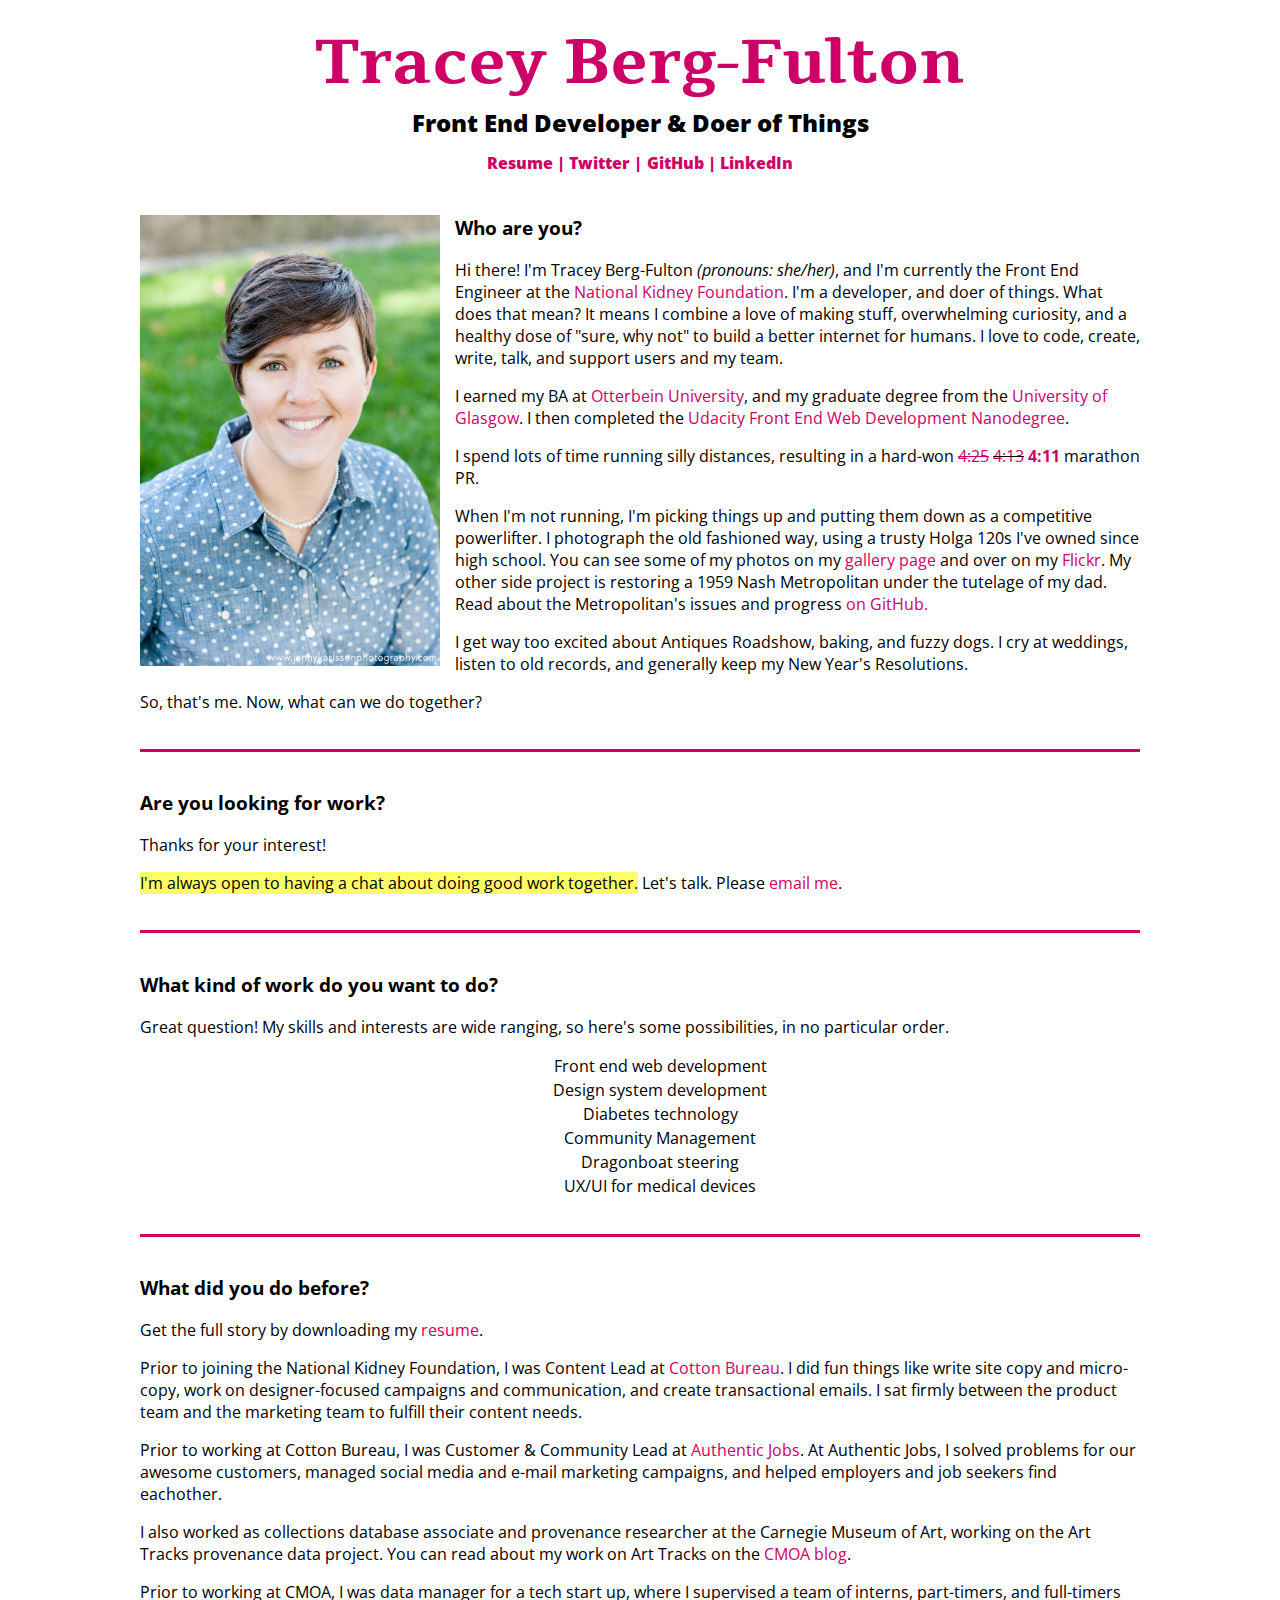
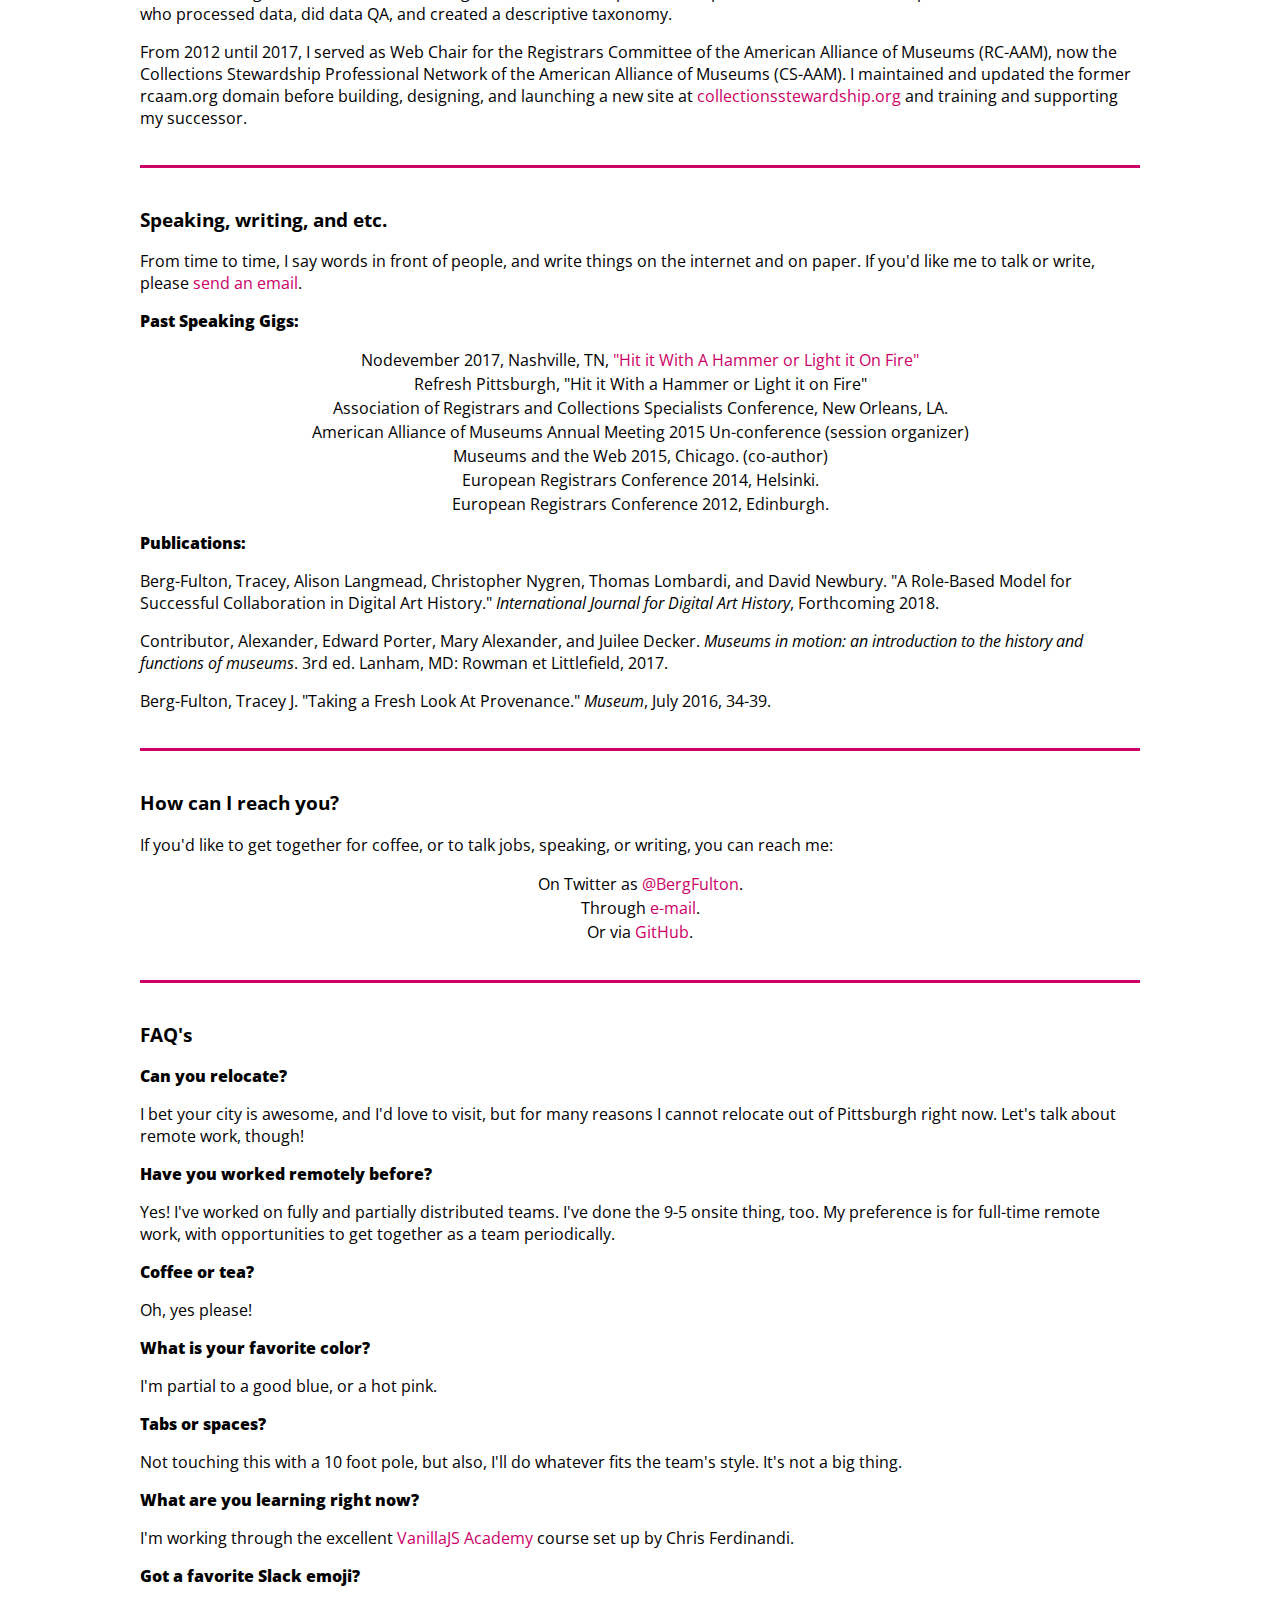
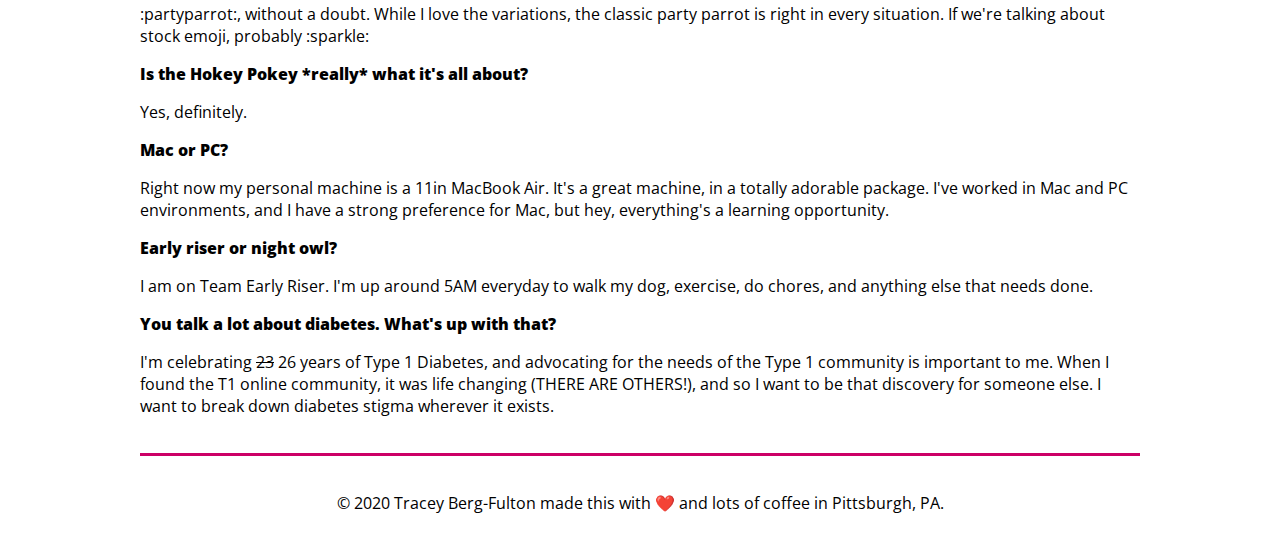
==== index.html @ de4ecb8e "WIP: gallery implementation" ====
<!DOCTYPE html>
<html>
  <head>
    <link href="https://fonts.googleapis.com/css?family=Open+Sans:400,800" rel="stylesheet">
    <link href="https://fonts.googleapis.com/css?family=Tienne:900" rel="stylesheet">
    <title>Tracey Berg-Fulton | Front End Developer</title>
    <link rel="stylesheet" href="css/normalize.css">
    <link rel="stylesheet" href="css/main.css">
    <meta name="viewport" content="width=device-width">
  </head>
  <body>
    <header class="main-header">
      <div class="container">
        <h1>Tracey Berg-Fulton</h1>
        <h2>Front End Developer & Doer of Things</h2>
        <nav>
          <ul>
            <li class="headlist"><a href="pdf/TraceyBergFulton_Resume_09_20.pdf" target="PDF">Resume |</a></li>
            <li class="headlist"><a href="http://www.twitter.com/bergfulton">Twitter |</a></li>
            <li class="headlist"><a href="http://www.github.com/bergfulton">GitHub |</a></li>
            <li class="headlist"><a href="https://www.linkedin.com/in/traceybergfulton/">LinkedIn</a></li>
          </ul>
        </nav>
      </div>
    </header>
    <section id="about">
      <div class="container">
        <img class="headshot" src="img/FultonColorWeb-010.jpg" alt="Photo of Tracey Berg Fulton"/>
        <div class="body_text">
          <h3 class="section_header">Who are you?</h3>
          <p>Hi there! I'm Tracey Berg-Fulton <i>(pronouns: she/her)</i>, and I'm currently the Front End Engineer at the <a href="http://www.kidney.org">National Kidney Foundation</a>. I'm a developer, and doer of things. What does that mean? It means I combine a love of making stuff, overwhelming curiosity, and a healthy dose of "sure, why not" to build a better internet for humans. I love to code, create, write, talk, and support users and my team.</p>
         <p>I earned my BA at <a href="http://www.otterbein.edu">Otterbein University</a>, and my graduate degree from the <a href="http://www.gla.ac.uk">University of Glasgow</a>. I then completed the <a href="https://www.udacity.com/course/front-end-web-developer-nanodegree--nd001">Udacity Front End Web Development Nanodegree</a>.</p>

          <p>I spend lots of time running silly distances, resulting in a hard-won <a href="http://www.mtecresults.com/runner/show?race=1167&rid=425"><s>4:25</s></a> <s><a href="http://www.mtecresults.com/runner/show?race=3457&rid=336">4:13</a></s> <strong><a href="https://www.mtecresults.com/runner/show?race=7483&rid=269">4:11</a></strong> marathon PR. </p>
          <p>When I'm not running, I'm picking things up and putting them down as a competitive powerlifter. I photograph the old fashioned way, using a trusty Holga 120s I've owned since high school. You can see some of my photos on my <a href="gallery.html">gallery page</a> and over on my <a href="https://www.flickr.com/traceyberg">Flickr</a>. My other side project is restoring a 1959 Nash Metropolitan under the tutelage of my dad. Read about the Metropolitan's issues and progress <a href="https://github.com/BergFulton/metropolitan/issues">on GitHub.</a></p>
          <p>I get way too excited about Antiques Roadshow, baking, and fuzzy dogs. I cry at weddings, listen to old records, and generally keep my New Year's Resolutions.</p>
          <p>So, that's me. Now, what can we do together?</p>
        </div>
      </div>
    </section>
    <section id="available">
      <div class="container">
        <h3>Are you looking for work?</h3>
        <p>Thanks for your interest!</p>
        <p><span id="hiring_affirm">I'm always open to having a chat about doing good work together.</span> Let's talk. Please <a href="mailto:traceybergfulton@gmail.com">email me</a>.</p>
      </div>
    </section>
  <section id="work_desired">
    <div class="container">
      <h3>What kind of work do you want to do?</h3>
      <p>Great question! My skills and interests are wide ranging, so here's some possibilities, in no particular order.</p>
      <ul>
        <li>Front end web development</li>
        <li>Design system development</li>
        <li>Diabetes technology</li>
        <li>Community Management</li>
        <li>Dragonboat steering</li>
        <li>UX/UI for medical devices</li>
      </ul>
    </div>
  </section>
    <section id="work">
      <div class="container">
        <h3>What did you do before?</h3>
        <p>Get the full story by downloading my <a href="pdf/TraceyBergFulton_Resume_09_20.pdf" target="PDF">resume</a>.</p>
        <p>Prior to joining the National Kidney Foundation, I was Content Lead at <a href="http://www.cottonbureau.com">Cotton Bureau</a>. I did fun things like write site copy and micro-copy, work on designer-focused campaigns and communication, and create transactional emails. I sat firmly between the product team and the marketing team to fulfill their content needs.</p>
        <p>Prior to working at Cotton Bureau, I was Customer & Community Lead at <a href="https://www.authenticjobs.com">Authentic Jobs</a>. At Authentic Jobs, I solved problems for our awesome customers, managed social media and e-mail marketing campaigns, and helped employers and job seekers find eachother.</p>
        <p>I also worked as collections database associate and provenance researcher at the Carnegie Museum of Art, working on the Art Tracks provenance data project. You can read about my work on Art Tracks on the <a href="http://blog.cmoa.org/category/series/art-tracks/">CMOA blog</a>.</p>
        <p>Prior to working at CMOA, I was data manager for a tech start up, where I supervised a team of interns, part-timers, and full-timers who processed data, did data QA, and created a descriptive taxonomy.</p>
        <p>From 2012 until 2017, I served as Web Chair for the Registrars Committee of the American Alliance of Museums (RC-AAM), now the Collections Stewardship Professional Network of the American Alliance of Museums (CS-AAM). I maintained and updated the former rcaam.org domain before building, designing, and launching a new site at <a href="http://www.collectionsstewardship.org">collectionsstewardship.org</a> and training and supporting my successor.</p>
      </div>
    </section>
    <section id="upcoming">
      <div class="container">
        <h3>Speaking, writing, and etc.</h3>
        <p>From time to time, I say words in front of people, and write things on the internet and on paper. If you'd like me to talk or write, please <a href="mailto:traceybergfulton@gmail.com">send an email</a>.</p>
        <p class="subsub">Past Speaking Gigs:</p>
        <ul class="unstyled_list">
          <li>Nodevember 2017, Nashville, TN, <a href="http://nodevember.org/talk/Tracey%20Berg-Fulton">"Hit it With A Hammer or Light it On Fire"</a></li>
          <li>Refresh Pittsburgh, "Hit it With a Hammer or Light it on Fire"</li>
          <li>Association of Registrars and Collections Specialists Conference, New Orleans, LA.</a></li>
          <li>American Alliance of Museums Annual Meeting 2015 Un-conference (session organizer)</li>
          <li>Museums and the Web 2015, Chicago. (co-author)</li>
          <li>European Registrars Conference 2014, Helsinki.</li>
          <li>European Registrars Conference 2012, Edinburgh.</li>
        </ul>
        <p class="subsub">Publications:</p>
          <p>Berg-Fulton, Tracey, Alison Langmead, Christopher Nygren, Thomas Lombardi, and David Newbury. "A Role-Based Model for Successful Collaboration in Digital Art History." <em>International Journal for Digital Art History</em>, Forthcoming 2018.</p>
          <p>Contributor, Alexander, Edward Porter, Mary Alexander, and Juilee Decker. <em> Museums in motion: an introduction to the history and functions of museums</em>. 3rd ed. Lanham, MD: Rowman et Littlefield, 2017.</p>
          <p>Berg-Fulton, Tracey J. "Taking a Fresh Look At Provenance." <em>Museum</em>, July 2016, 34-39.</p>
      </div>
    </section>
    <section id="contact">
      <div class="container">
        <h3>How can I reach you?</h3>
        <p>If you'd like to get together for coffee, or to talk jobs, speaking, or writing, you can reach me:</p>
        <ul class="unstyled_list">
          <li>On Twitter as <a href="http://www.twitter.com/bergfulton">@BergFulton</a>.</li>
          <li>Through <a href="mailto:traceybergfulton@gmail.com">e-mail</a>.</li>
          <li>Or via <a href="http://www.github.com/bergfulton">GitHub</a>.</li>
        </ul>
      </div>
    </section>
    <sec>
      <div class="container">
        <h3>FAQ's</h3>
        <p class="subsub">Can you relocate?</p>
        <p>I bet your city is awesome, and I'd love to visit, but for many reasons I cannot relocate out of Pittsburgh right now. Let's talk about remote work, though!</p>
        <p class="subsub">Have you worked remotely before?</p>
        <p>Yes! I've worked on fully and partially distributed teams. I've done the 9-5 onsite thing, too. My preference is for full-time remote work, with opportunities to get together as a team periodically.</p>
        <p class="subsub">Coffee or tea?</p>
        <p>Oh, yes please!</p>
        <p class="subsub">What is your favorite color?</p>
        <p>I'm partial to a good blue, or a hot pink.</p>
        <p class="subsub">Tabs or spaces?</p>
        <p>Not touching this with a 10 foot pole, but also, I'll do whatever fits the team's style. It's not a big thing.</p>
        <p class="subsub">What are you learning right now?</p>
        <p>I'm working through the excellent <a href="https://courses.gomakethings.com/academy/2020-10/">VanillaJS Academy</a> course set up by Chris Ferdinandi.</p>
        <p class="subsub">Got a favorite Slack emoji?</p>
        <p>:partyparrot:, without a doubt. While I love the variations, the classic party parrot is right in every situation. If we're talking about stock emoji, probably :sparkle:</p>
        <p class="subsub">Is the Hokey Pokey *really* what it's all about?</p>
        <p>Yes, definitely.</p>
        <p class="subsub">Mac or PC?</p>
        <p>Right now my personal machine is a 11in MacBook Air. It's a great machine, in a totally adorable package. I've worked in Mac and PC environments, and I have a strong preference for Mac, but hey, everything's a learning opportunity.</p>
        <p class="subsub">Early riser or night owl?</p>
        <p>I am on Team Early Riser. I'm up around 5AM everyday to walk my dog, exercise, do chores, and anything else that needs done.</p>
        <p class="subsub">You talk a lot about diabetes. What's up with that?</p>
        <p>I'm celebrating <s>23</s> 26 years of Type 1 Diabetes, and advocating for the needs of the Type 1 community is important to me. When I found the T1 online community, it was life changing (THERE ARE OTHERS!), and so I want to be that discovery for someone else. I want to break down diabetes stigma wherever it exists.</p>
      </div>
    </sec>
    <footer>
      <div class="container">
        <p id="copy">&copy; 2020 Tracey Berg-Fulton made this with ❤️ and lots of coffee in Pittsburgh, PA.</p>
      </div>
    </footer>
  </body>
</html>
---- css/main.css ----
h1 {
	text-align: center;
	font-family: 'Tienne', serif;
	color: rgb(204, 0, 102);
	font-size: 2.5em;
	margin: auto 0;
}

h2 {
	text-align: center;
	font-family: 'Open Sans', sans-serif;
	font-weight: 800;
	font-size: 1.5em;
	margin: auto 0;

}

h3 {
	font-family: 'Open Sans', sans-serif;
	text-align: left;
	font-weight: bold;
}

p {
	font-family: 'Open Sans', sans-serif;
	text-align: left;
}

li {
	font-family: 'Open Sans', sans-serif;
	text-align: center;
	line-height: 1.5;
	list-style: none;
}

.headlist {
	display: inline;
	font-weight: 800;
}

a {
	text-decoration: none;
}

a:link {
	color: rgb(204, 0, 102);
}

a:visited {
	color: rgba(204, 0, 102, 0.45);
}

a:hover {
	color: rgba(204, 0, 102, 0.64);
}

.main-header {
	color: white;
	text-align: center;
}

/*.main-header h1 {
	text-shadow: 0px 1px 5px rgba(0, 0, 0, 1);
}*/

.main-header h2 {
	color: black;
	margin-bottom: 0.5em;
}

.main-header ul {
	margin: 0;
	padding: 0;
}

.container {
	width: 80%;
	max-width: 1000px;
	margin: 0 auto;
	padding-top: 20px;
	padding-bottom: 20px;
	border-bottom: 3px solid rgb(204, 0, 102)
;
}

.main-header .container,
footer .container {
	border-bottom: none;
}

.headshot {
	display: block;
	padding: 0;
	margin: 0 auto;
	width: 100%;
}

.body_text {
	margin: 0;
	padding: 0;
}

ul.unstyled_list {
	padding-left: 0;
}

#hiring_affirm {
	font-family: 'Open Sans', sans-serif;
	text-align: left;
	background-color: #ffff66;
}

#hiring_afirm_stamp {
	font-family: 'Open Sans', sans-serif;
	text-align: left;
	font-size: 10px;
}

.subsub {
	font-family: 'Open Sans', sans-serif;
	font-weight: 800;
	align: left;
}

#copy {
	text-align: center;
}

/*Clearfix for your floating issues*/

.container,
#about:after {
  content: "";
  display: table;
  clear: both;
}

/* Media Queries. Here be dragons. */
@media (min-width: 500px) {
	h1 {
		font-size: 4em;
	}
}

@media (min-width: 500px) {
	.section_header {
	margin-top: 0; }
}

@media (min-width: 500px) {
	.headshot {
		float: left;
		width: 30%;
		margin: 0 1.5% 1em 0;
	}
}

.img-gallery {
    margin: 0 auto;
}

.flex-container {
 max-width: 950px;
 display: flex;
 flex-wrap: wrap;
 align-content: center;
 justify-content: center;
 align-items: center;
}

.flex-item {
 margin: 5px;
 width: 100%;
 max-width: 275px;
}

.flex-item img {
	width: 100%;
}
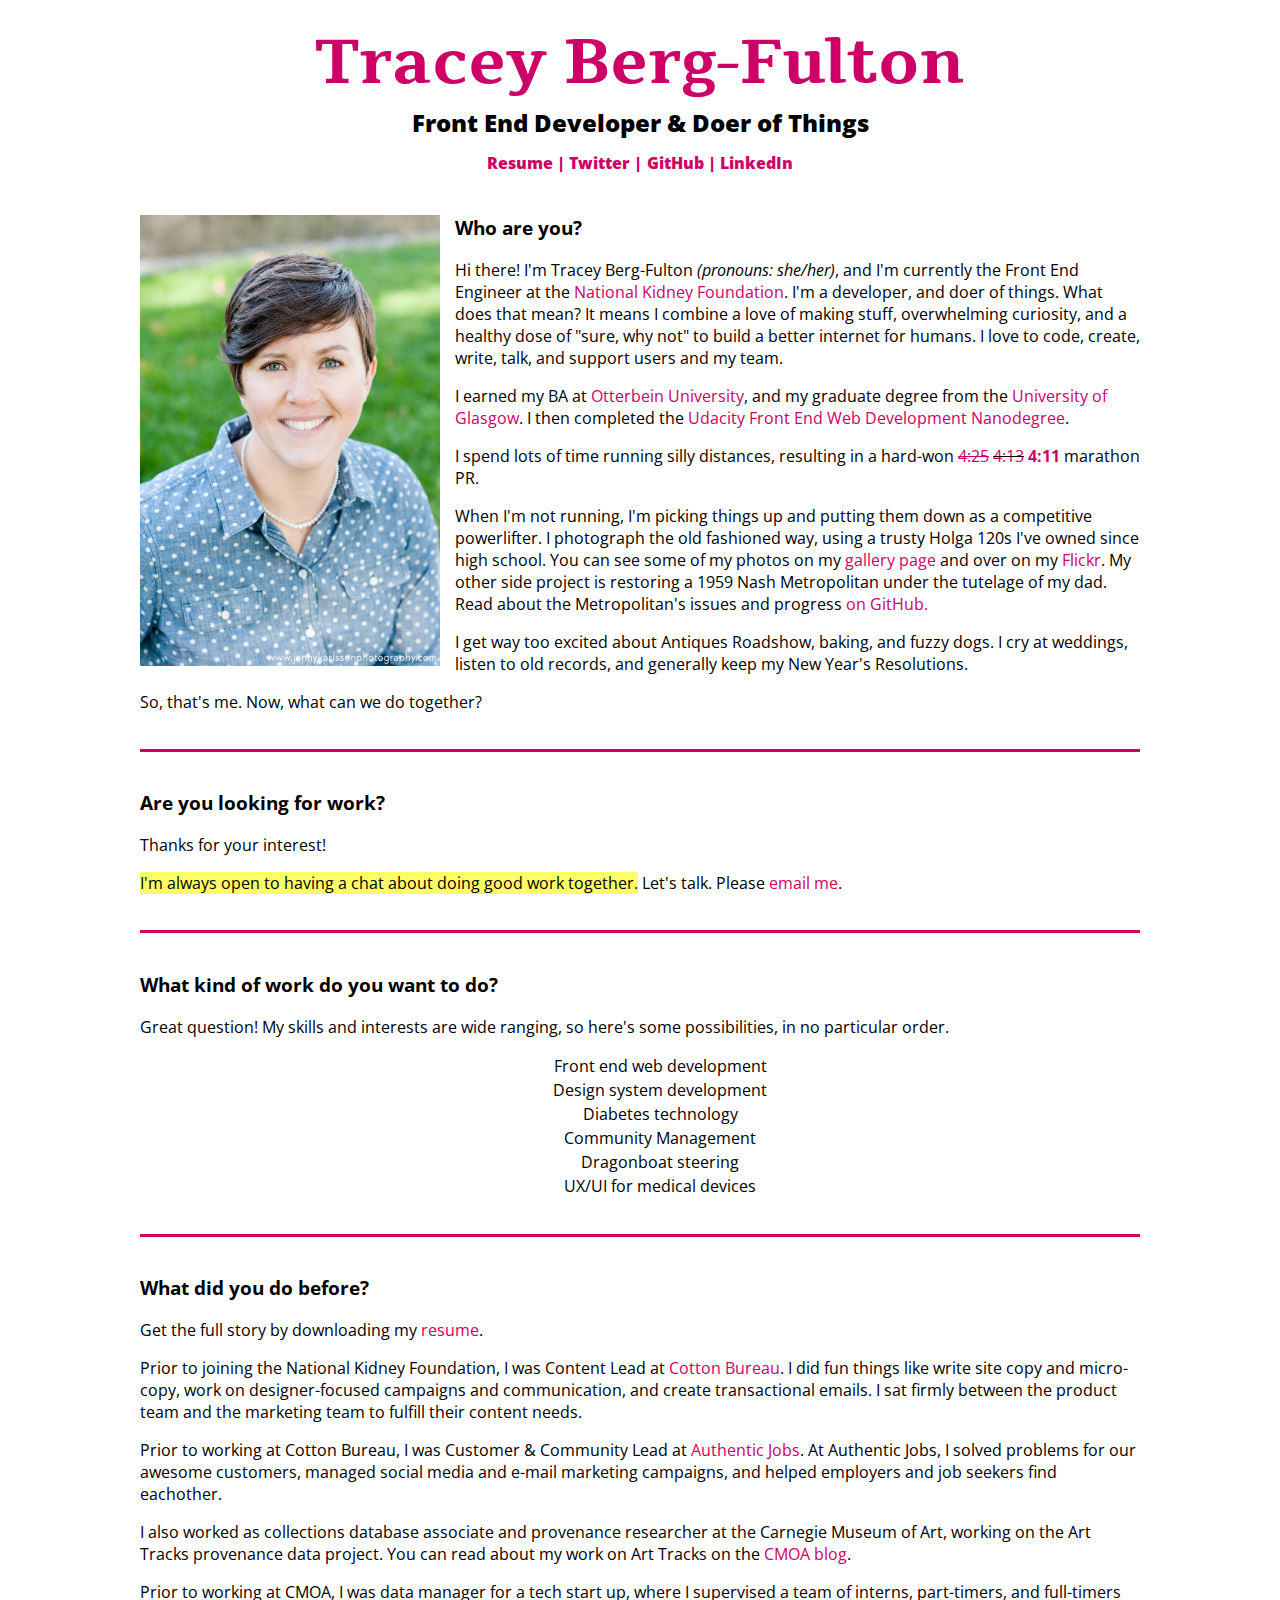
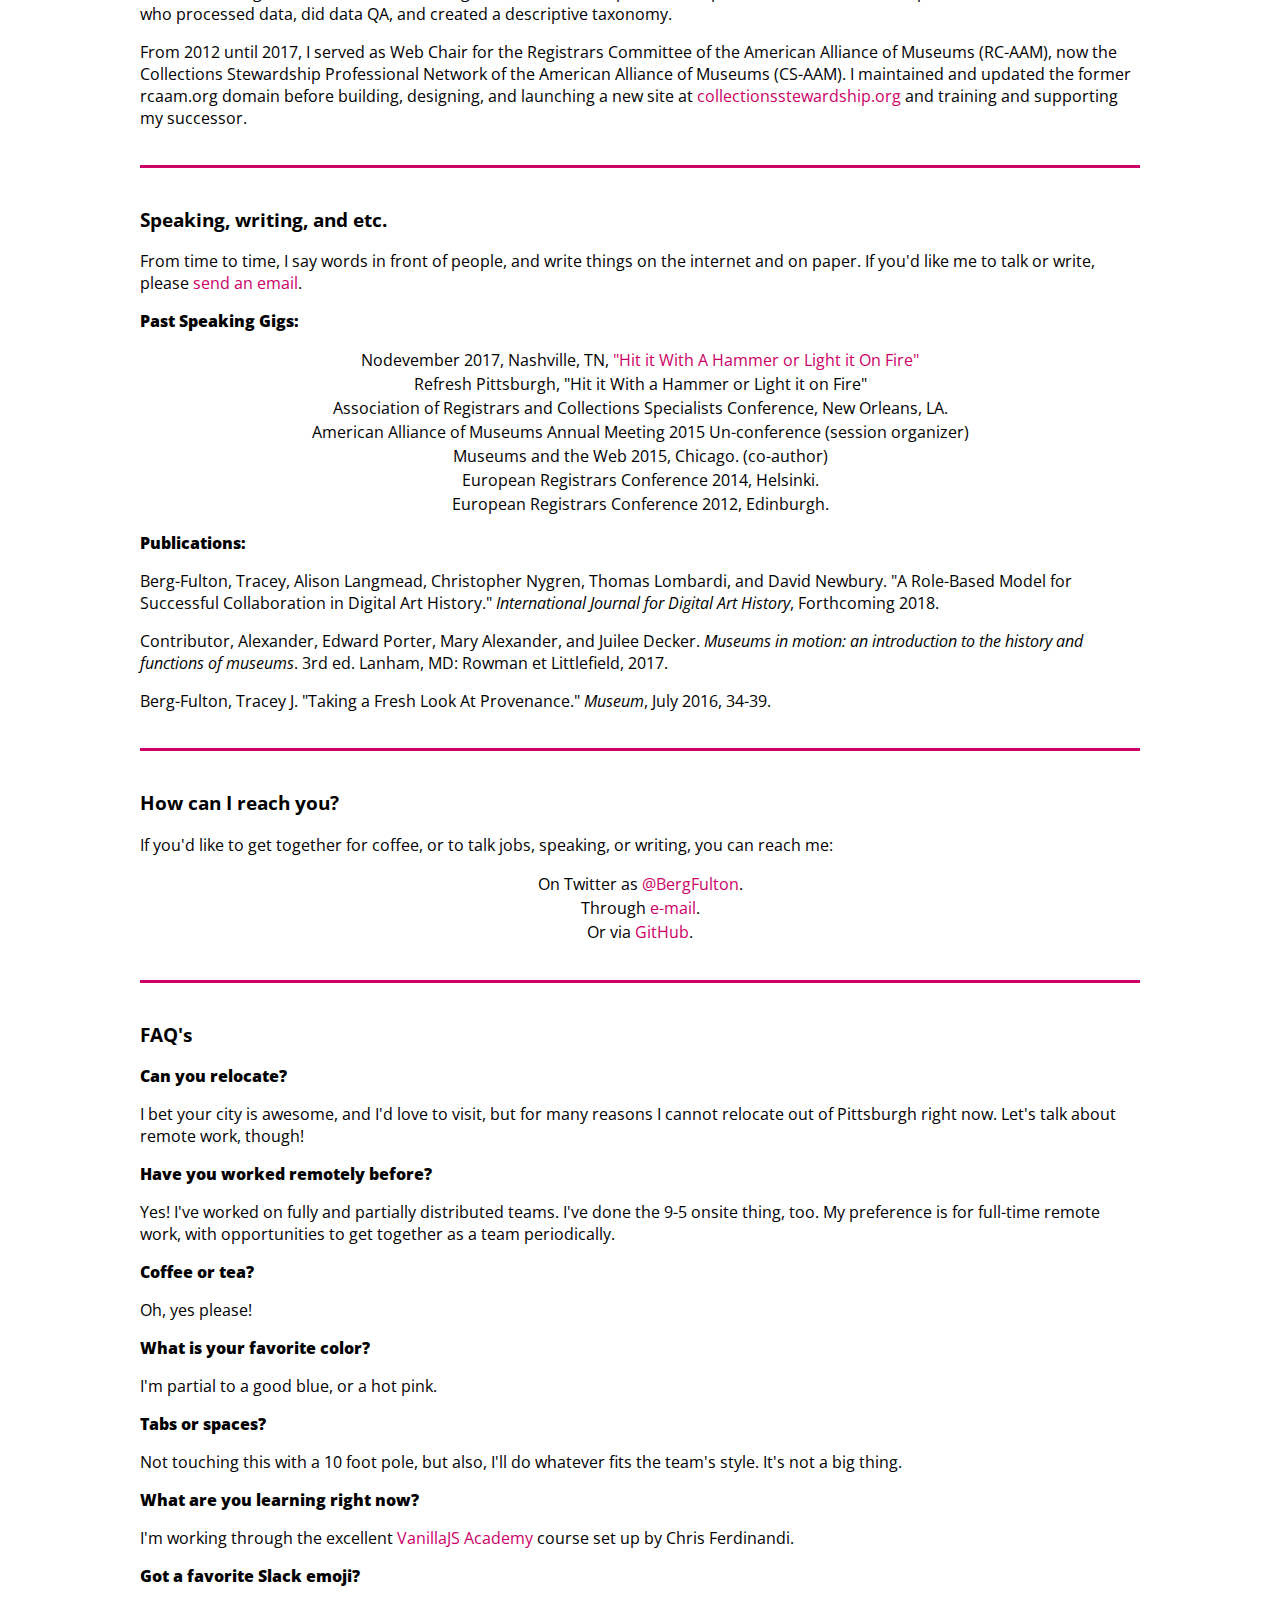
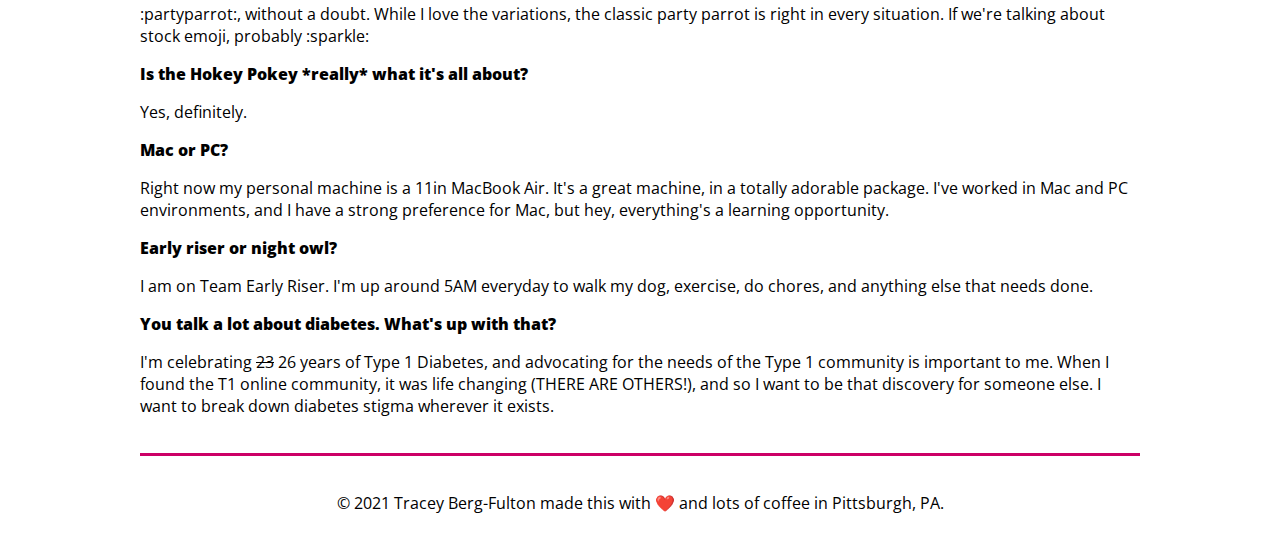
==== commit 3e5467d2: "Removing images from folder, adding to gallery page, add additional photo buckets" ====
--- a/index.html
+++ b/index.html
@@ -130,7 +130,7 @@
     </sec>
     <footer>
       <div class="container">
-        <p id="copy">&copy; 2020 Tracey Berg-Fulton made this with ❤️ and lots of coffee in Pittsburgh, PA.</p>
+        <p id="copy">&copy; 2021 Tracey Berg-Fulton made this with ❤️ and lots of coffee in Pittsburgh, PA.</p>
       </div>
     </footer>
   </body>
--- a/css/main.css
+++ b/css/main.css
@@ -156,24 +156,13 @@
 }
 
 .img-gallery {
-    margin: 0 auto;
+	margin-top: 45px;
+	display: flex;
+	flex-direction: column;
+	justify-content: center;
+	align-items: center;
 }
 
-.flex-container {
- max-width: 950px;
- display: flex;
- flex-wrap: wrap;
- align-content: center;
- justify-content: center;
- align-items: center;
+.img-gallery .img-embed {
+	margin: 10px;
 }
-
-.flex-item {
- margin: 5px;
- width: 100%;
- max-width: 275px;
-}
-
-.flex-item img {
-	width: 100%;
-}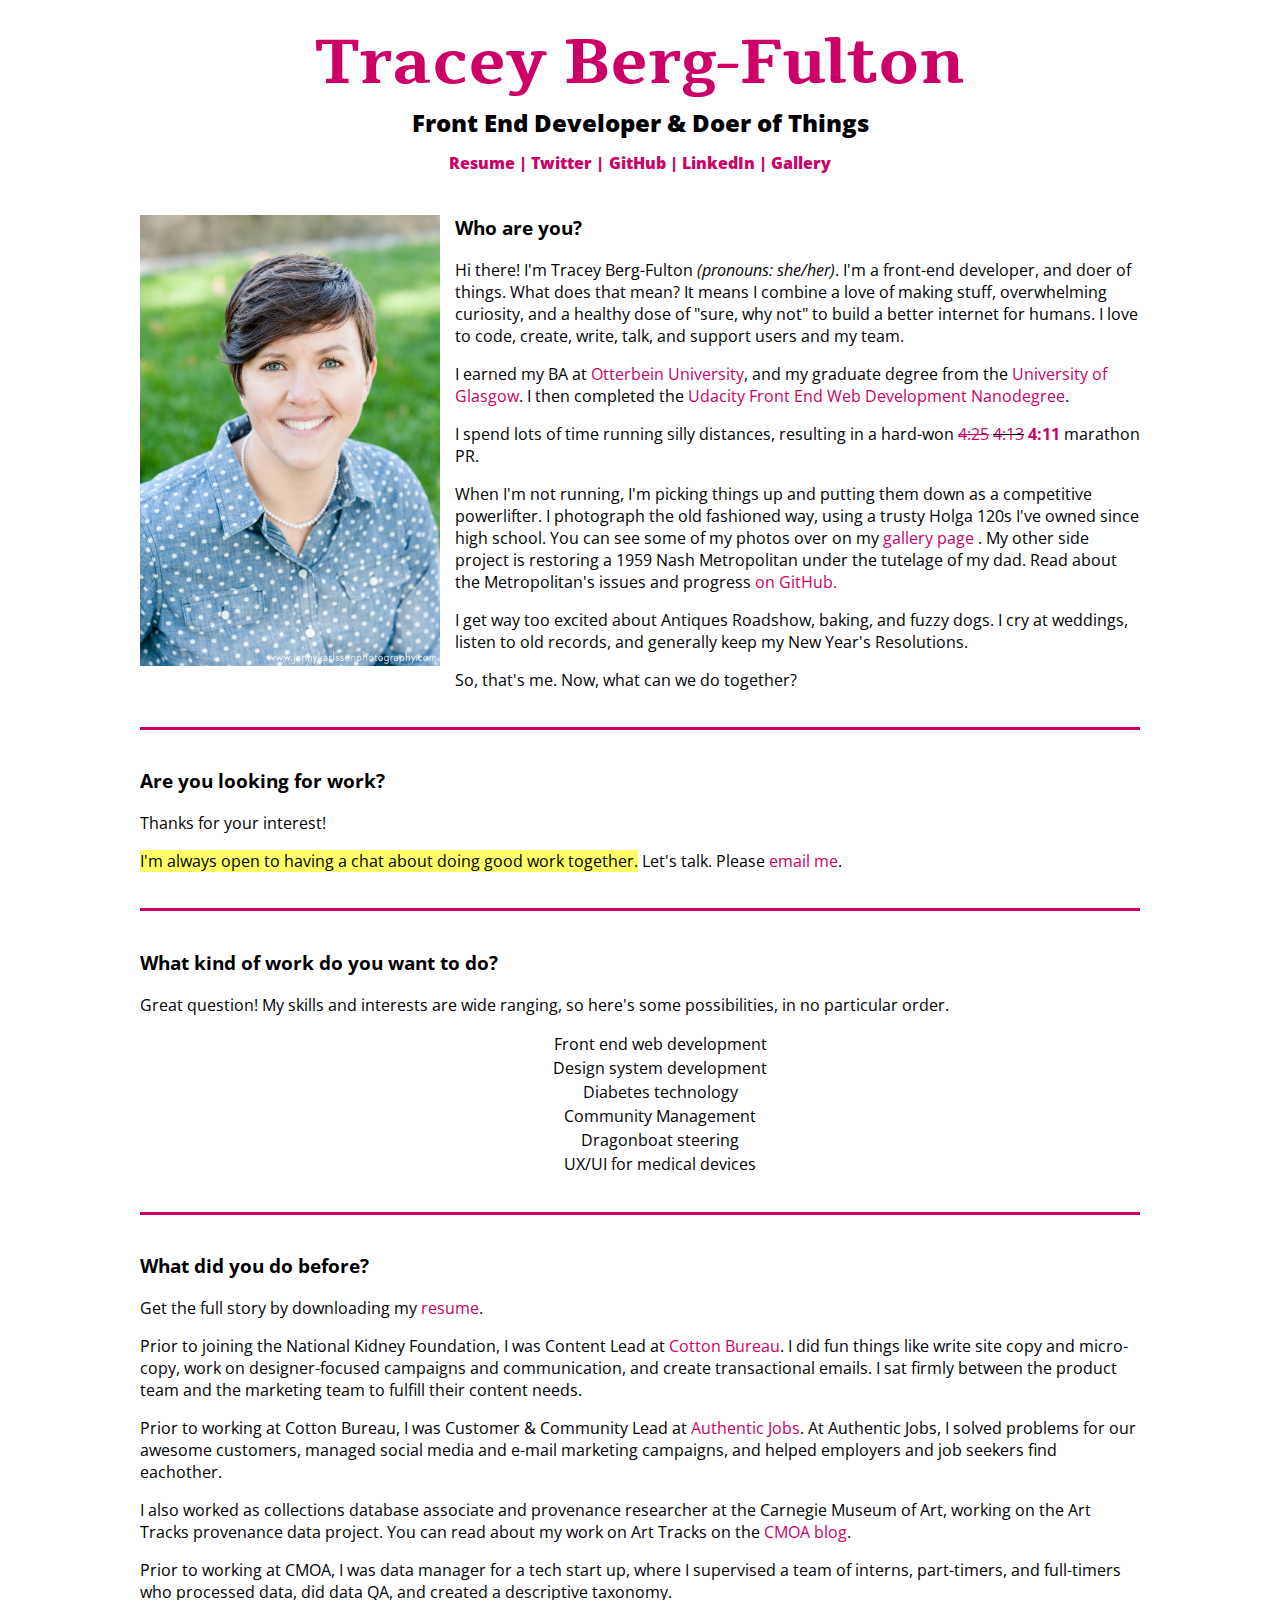
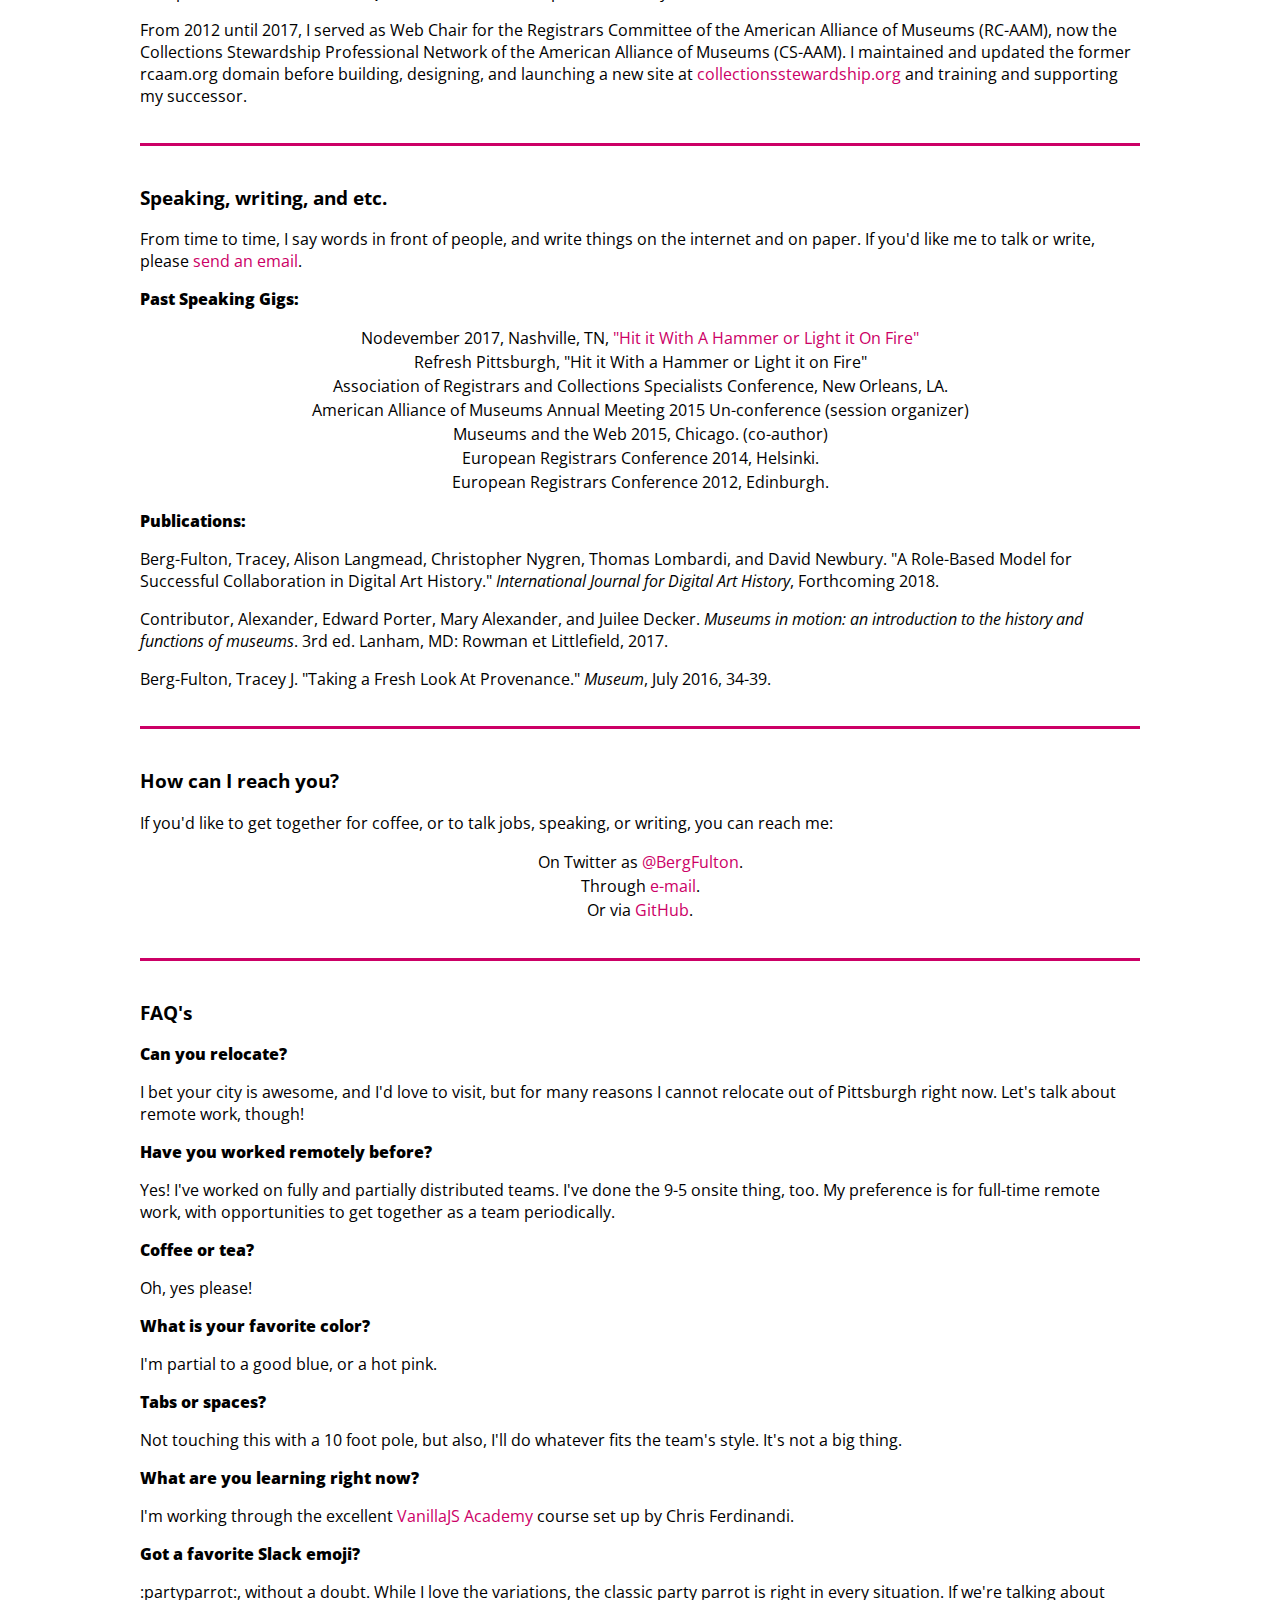
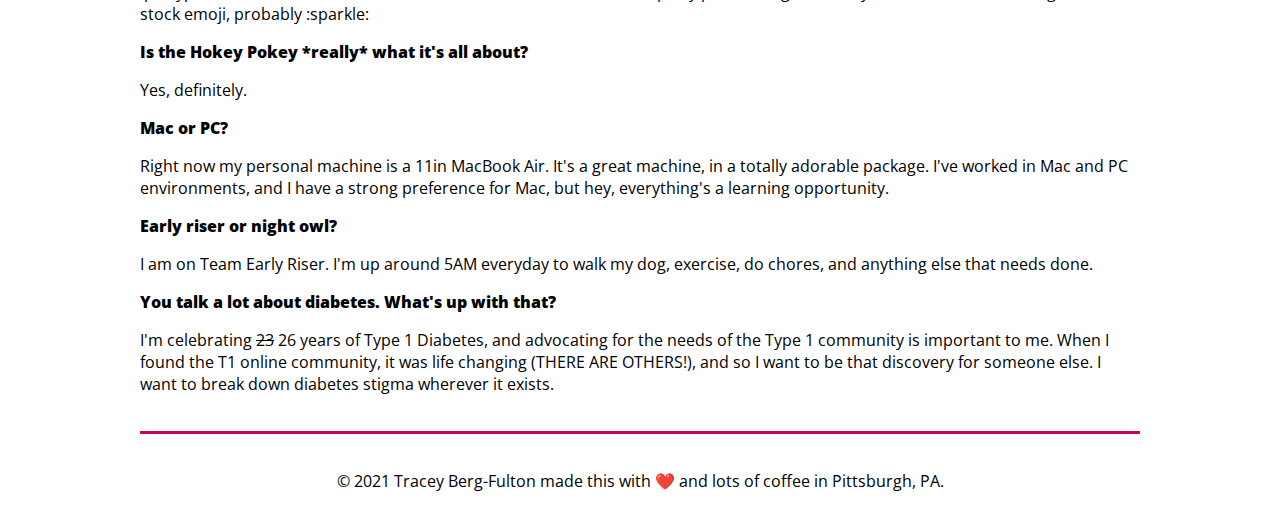
==== commit c17599eb: "Add gallery page to nav" ====
--- a/index.html
+++ b/index.html
@@ -18,7 +18,8 @@
             <li class="headlist"><a href="pdf/TraceyBergFulton_Resume_09_20.pdf" target="PDF">Resume |</a></li>
             <li class="headlist"><a href="http://www.twitter.com/bergfulton">Twitter |</a></li>
             <li class="headlist"><a href="http://www.github.com/bergfulton">GitHub |</a></li>
-            <li class="headlist"><a href="https://www.linkedin.com/in/traceybergfulton/">LinkedIn</a></li>
+            <li class="headlist"><a href="https://www.linkedin.com/in/traceybergfulton/">LinkedIn  |</a></li>
+            <li class="headlist"><a href="gallery.html">Gallery</a></li>
           </ul>
         </nav>
       </div>
@@ -28,11 +29,11 @@
         <img class="headshot" src="img/FultonColorWeb-010.jpg" alt="Photo of Tracey Berg Fulton"/>
         <div class="body_text">
           <h3 class="section_header">Who are you?</h3>
-          <p>Hi there! I'm Tracey Berg-Fulton <i>(pronouns: she/her)</i>, and I'm currently the Front End Engineer at the <a href="http://www.kidney.org">National Kidney Foundation</a>. I'm a developer, and doer of things. What does that mean? It means I combine a love of making stuff, overwhelming curiosity, and a healthy dose of "sure, why not" to build a better internet for humans. I love to code, create, write, talk, and support users and my team.</p>
+          <p>Hi there! I'm Tracey Berg-Fulton <i>(pronouns: she/her)</i>. I'm a front-end developer, and doer of things. What does that mean? It means I combine a love of making stuff, overwhelming curiosity, and a healthy dose of "sure, why not" to build a better internet for humans. I love to code, create, write, talk, and support users and my team.</p>
          <p>I earned my BA at <a href="http://www.otterbein.edu">Otterbein University</a>, and my graduate degree from the <a href="http://www.gla.ac.uk">University of Glasgow</a>. I then completed the <a href="https://www.udacity.com/course/front-end-web-developer-nanodegree--nd001">Udacity Front End Web Development Nanodegree</a>.</p>
 
           <p>I spend lots of time running silly distances, resulting in a hard-won <a href="http://www.mtecresults.com/runner/show?race=1167&rid=425"><s>4:25</s></a> <s><a href="http://www.mtecresults.com/runner/show?race=3457&rid=336">4:13</a></s> <strong><a href="https://www.mtecresults.com/runner/show?race=7483&rid=269">4:11</a></strong> marathon PR. </p>
-          <p>When I'm not running, I'm picking things up and putting them down as a competitive powerlifter. I photograph the old fashioned way, using a trusty Holga 120s I've owned since high school. You can see some of my photos on my <a href="gallery.html">gallery page</a> and over on my <a href="https://www.flickr.com/traceyberg">Flickr</a>. My other side project is restoring a 1959 Nash Metropolitan under the tutelage of my dad. Read about the Metropolitan's issues and progress <a href="https://github.com/BergFulton/metropolitan/issues">on GitHub.</a></p>
+          <p>When I'm not running, I'm picking things up and putting them down as a competitive powerlifter. I photograph the old fashioned way, using a trusty Holga 120s I've owned since high school. You can see some of my photos over on my <a href="gallery.html">gallery page</a> . My other side project is restoring a 1959 Nash Metropolitan under the tutelage of my dad. Read about the Metropolitan's issues and progress <a href="https://github.com/BergFulton/metropolitan/issues">on GitHub.</a></p>
           <p>I get way too excited about Antiques Roadshow, baking, and fuzzy dogs. I cry at weddings, listen to old records, and generally keep my New Year's Resolutions.</p>
           <p>So, that's me. Now, what can we do together?</p>
         </div>
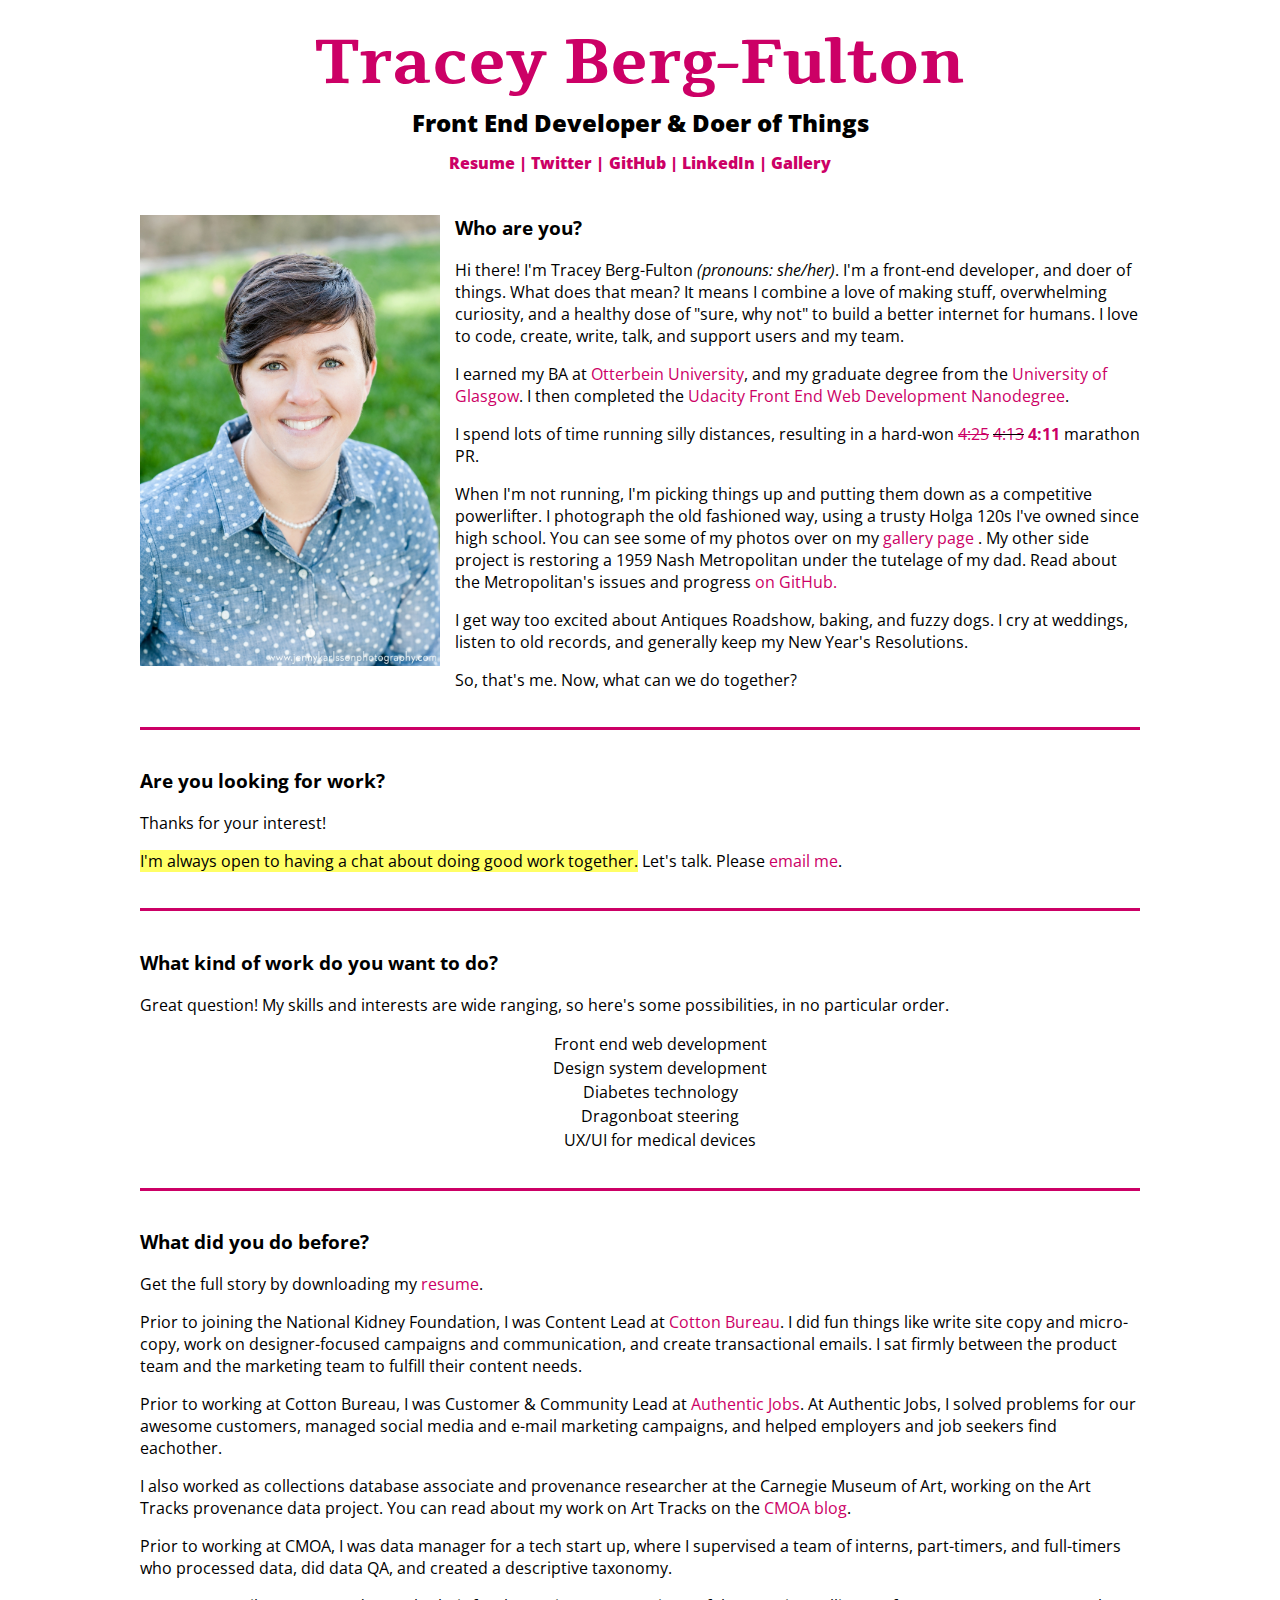
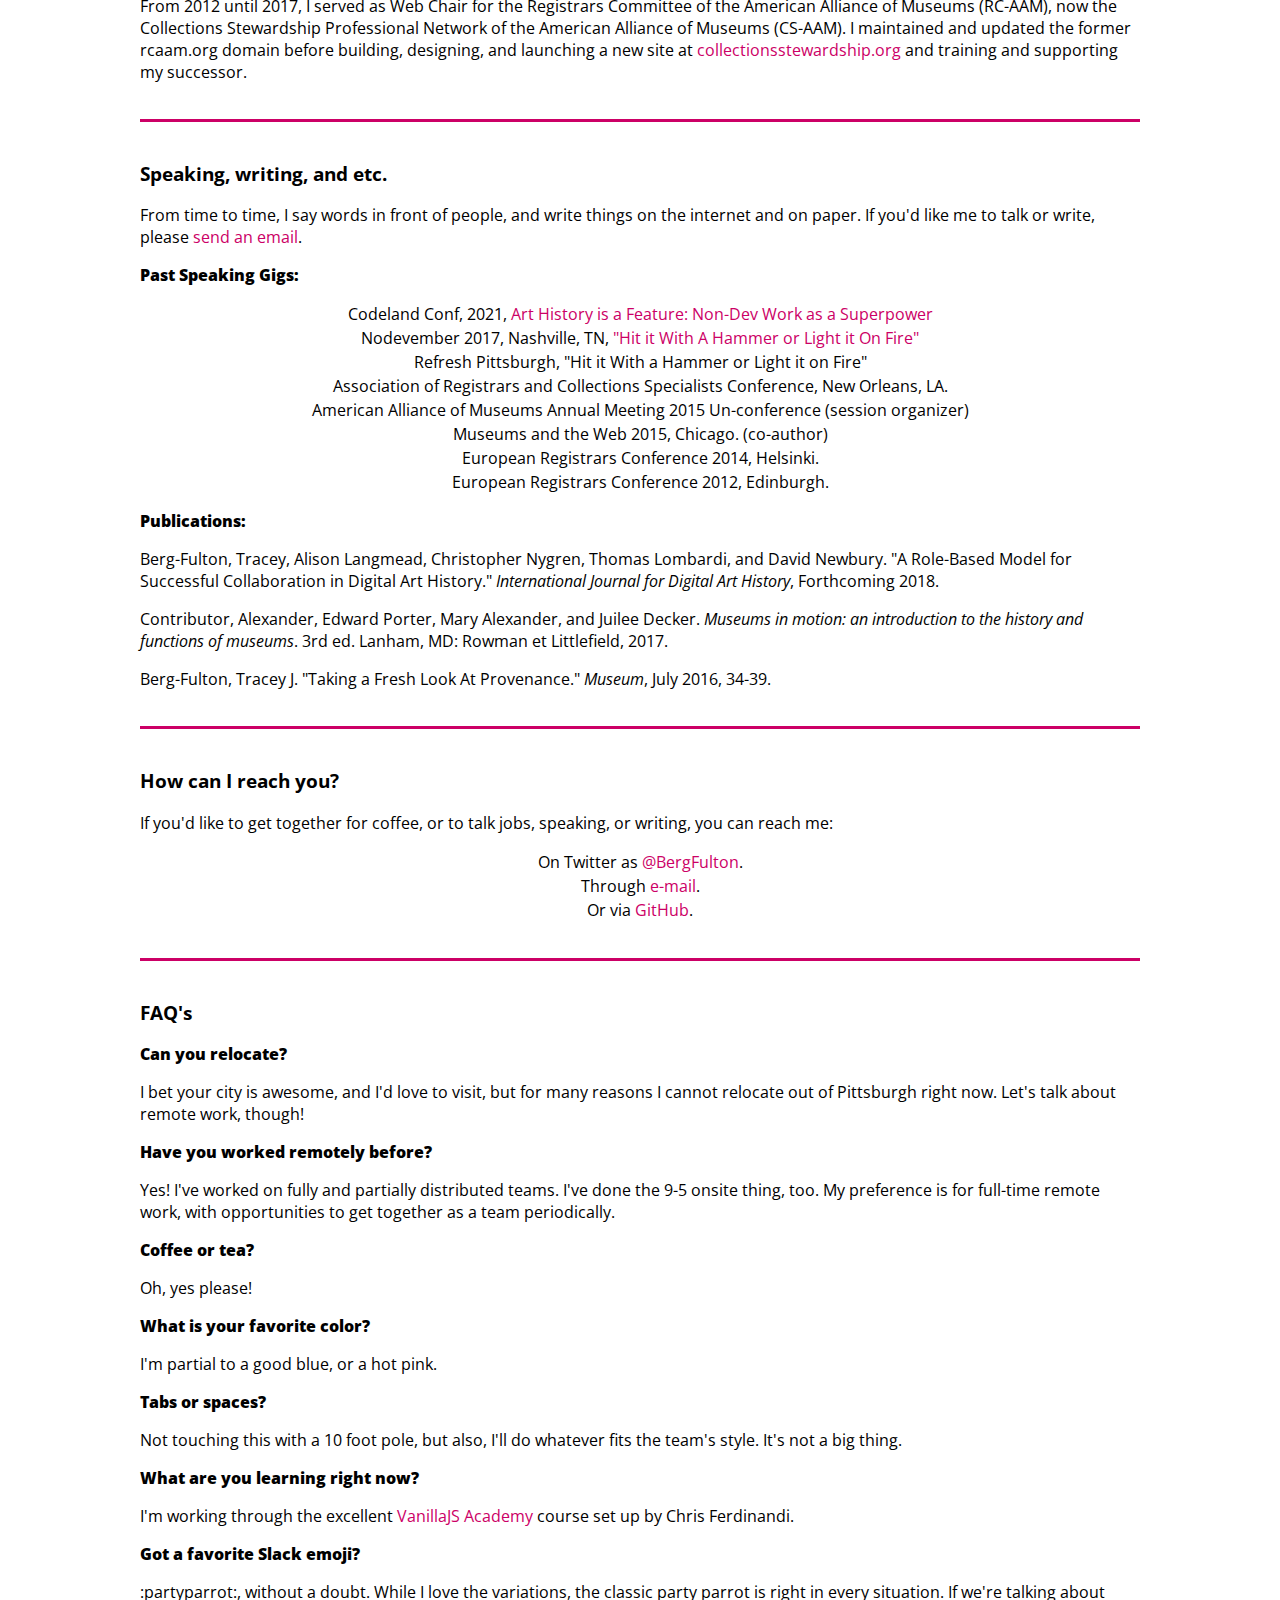
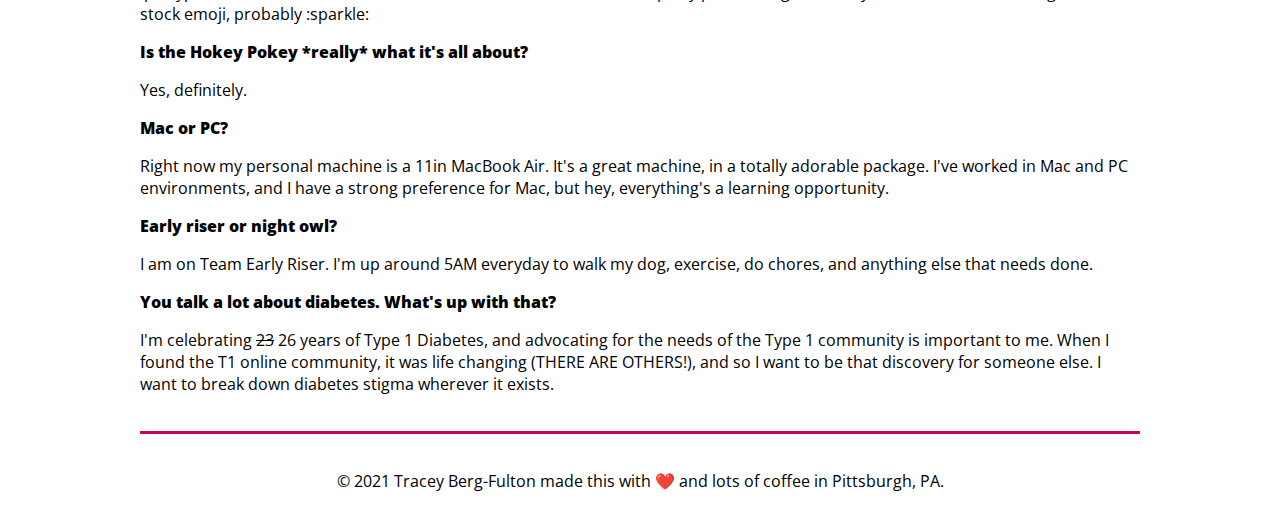
==== commit b1f09755: "add codeland talk" ====
--- a/index.html
+++ b/index.html
@@ -54,7 +54,6 @@
         <li>Front end web development</li>
         <li>Design system development</li>
         <li>Diabetes technology</li>
-        <li>Community Management</li>
         <li>Dragonboat steering</li>
         <li>UX/UI for medical devices</li>
       </ul>
@@ -77,6 +76,7 @@
         <p>From time to time, I say words in front of people, and write things on the internet and on paper. If you'd like me to talk or write, please <a href="mailto:traceybergfulton@gmail.com">send an email</a>.</p>
         <p class="subsub">Past Speaking Gigs:</p>
         <ul class="unstyled_list">
+          <li>Codeland Conf, 2021, <a href="https://community.codenewbie.org/bergfulton/on-demand-talk-art-history-is-a-feature-non-dev-work-as-a-superpower-5he6">Art History is a Feature: Non-Dev Work as a Superpower</a></li>
           <li>Nodevember 2017, Nashville, TN, <a href="http://nodevember.org/talk/Tracey%20Berg-Fulton">"Hit it With A Hammer or Light it On Fire"</a></li>
           <li>Refresh Pittsburgh, "Hit it With a Hammer or Light it on Fire"</li>
           <li>Association of Registrars and Collections Specialists Conference, New Orleans, LA.</a></li>
--- a/css/main.css
+++ b/css/main.css
@@ -55,13 +55,9 @@
 }
 
 .main-header {
-	color: white;
 	text-align: center;
 }
 
-/*.main-header h1 {
-	text-shadow: 0px 1px 5px rgba(0, 0, 0, 1);
-}*/
 
 .main-header h2 {
 	color: black;
@@ -79,8 +75,12 @@
 	margin: 0 auto;
 	padding-top: 20px;
 	padding-bottom: 20px;
-	border-bottom: 3px solid rgb(204, 0, 102)
-;
+	border-bottom: 3px solid rgb(204, 0, 102);
+}
+
+section.container .gallery-section {
+	border-bottom: none;
+	padding: 0px 20px;
 }
 
 .main-header .container,
@@ -135,6 +135,8 @@
   clear: both;
 }
 
+
+
 /* Media Queries. Here be dragons. */
 @media (min-width: 500px) {
 	h1 {
@@ -155,14 +157,3 @@
 	}
 }
 
-.img-gallery {
-	margin-top: 45px;
-	display: flex;
-	flex-direction: column;
-	justify-content: center;
-	align-items: center;
-}
-
-.img-gallery .img-embed {
-	margin: 10px;
-}
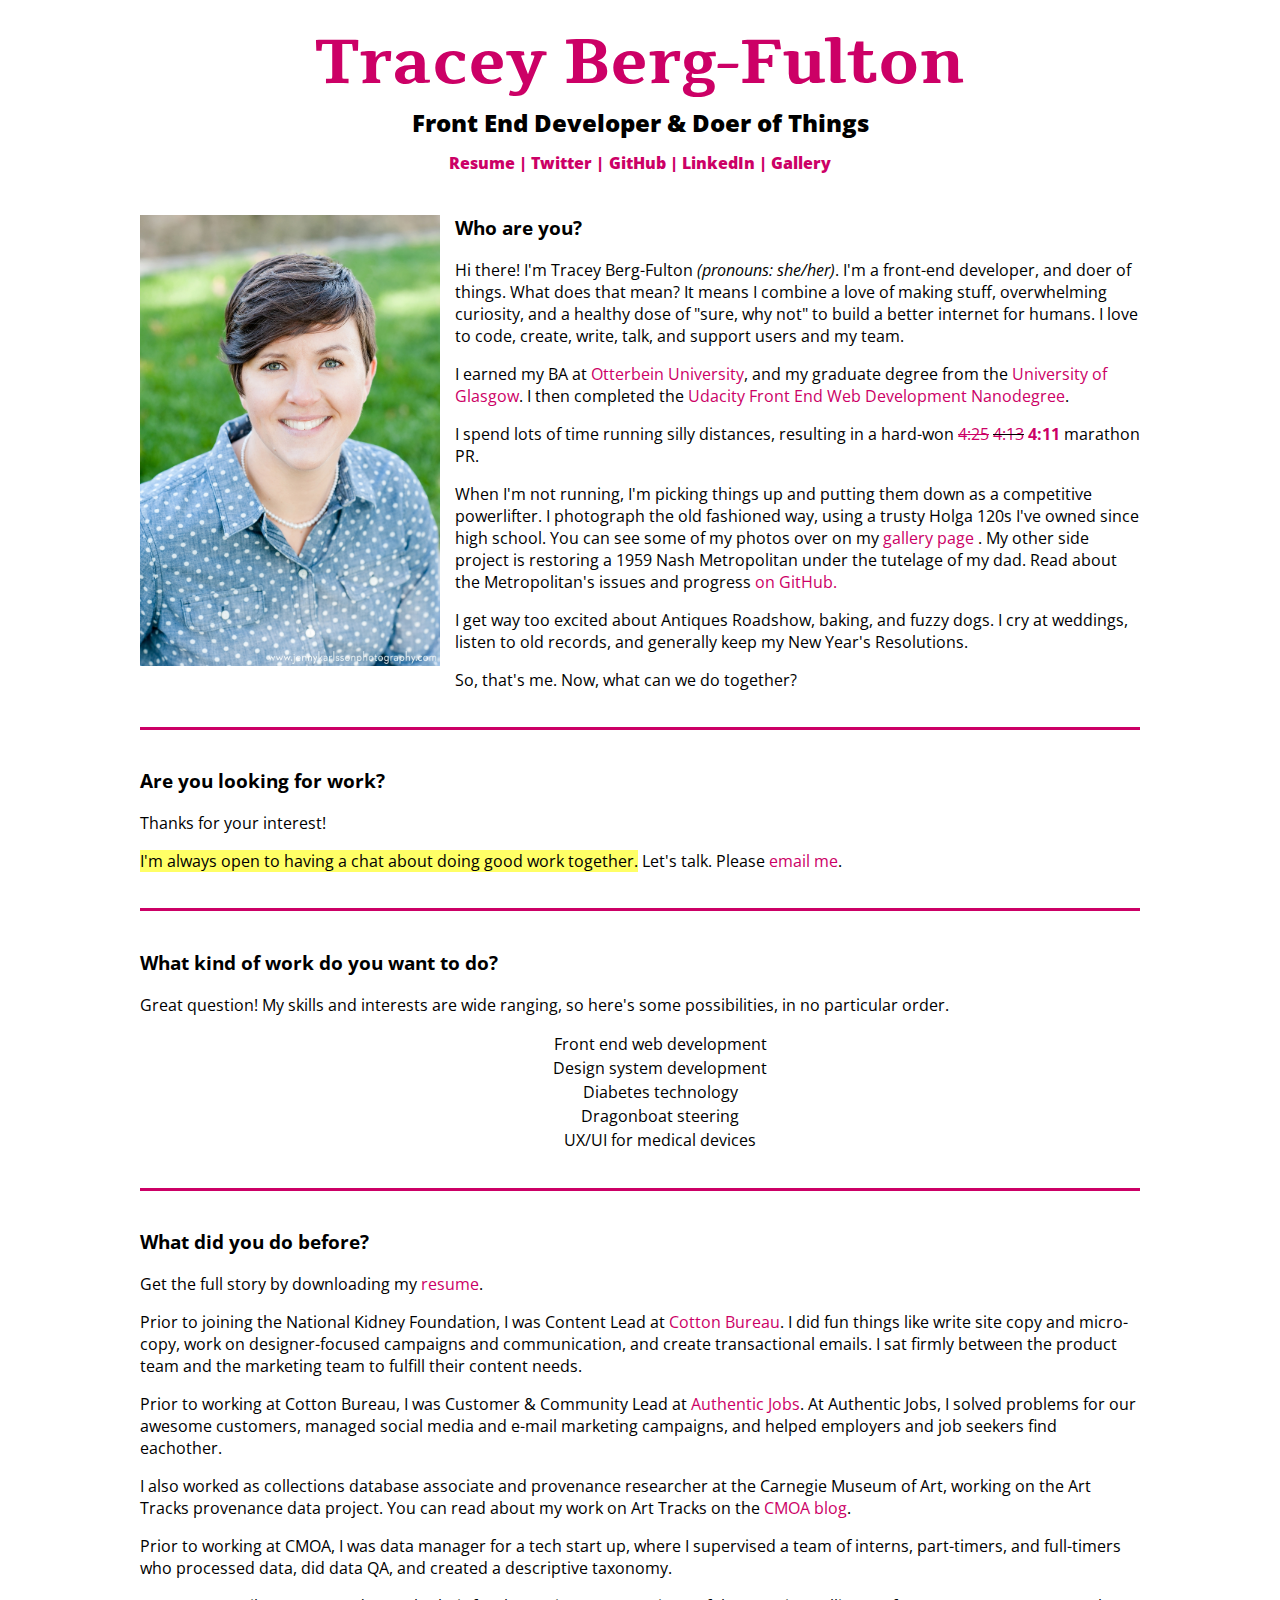
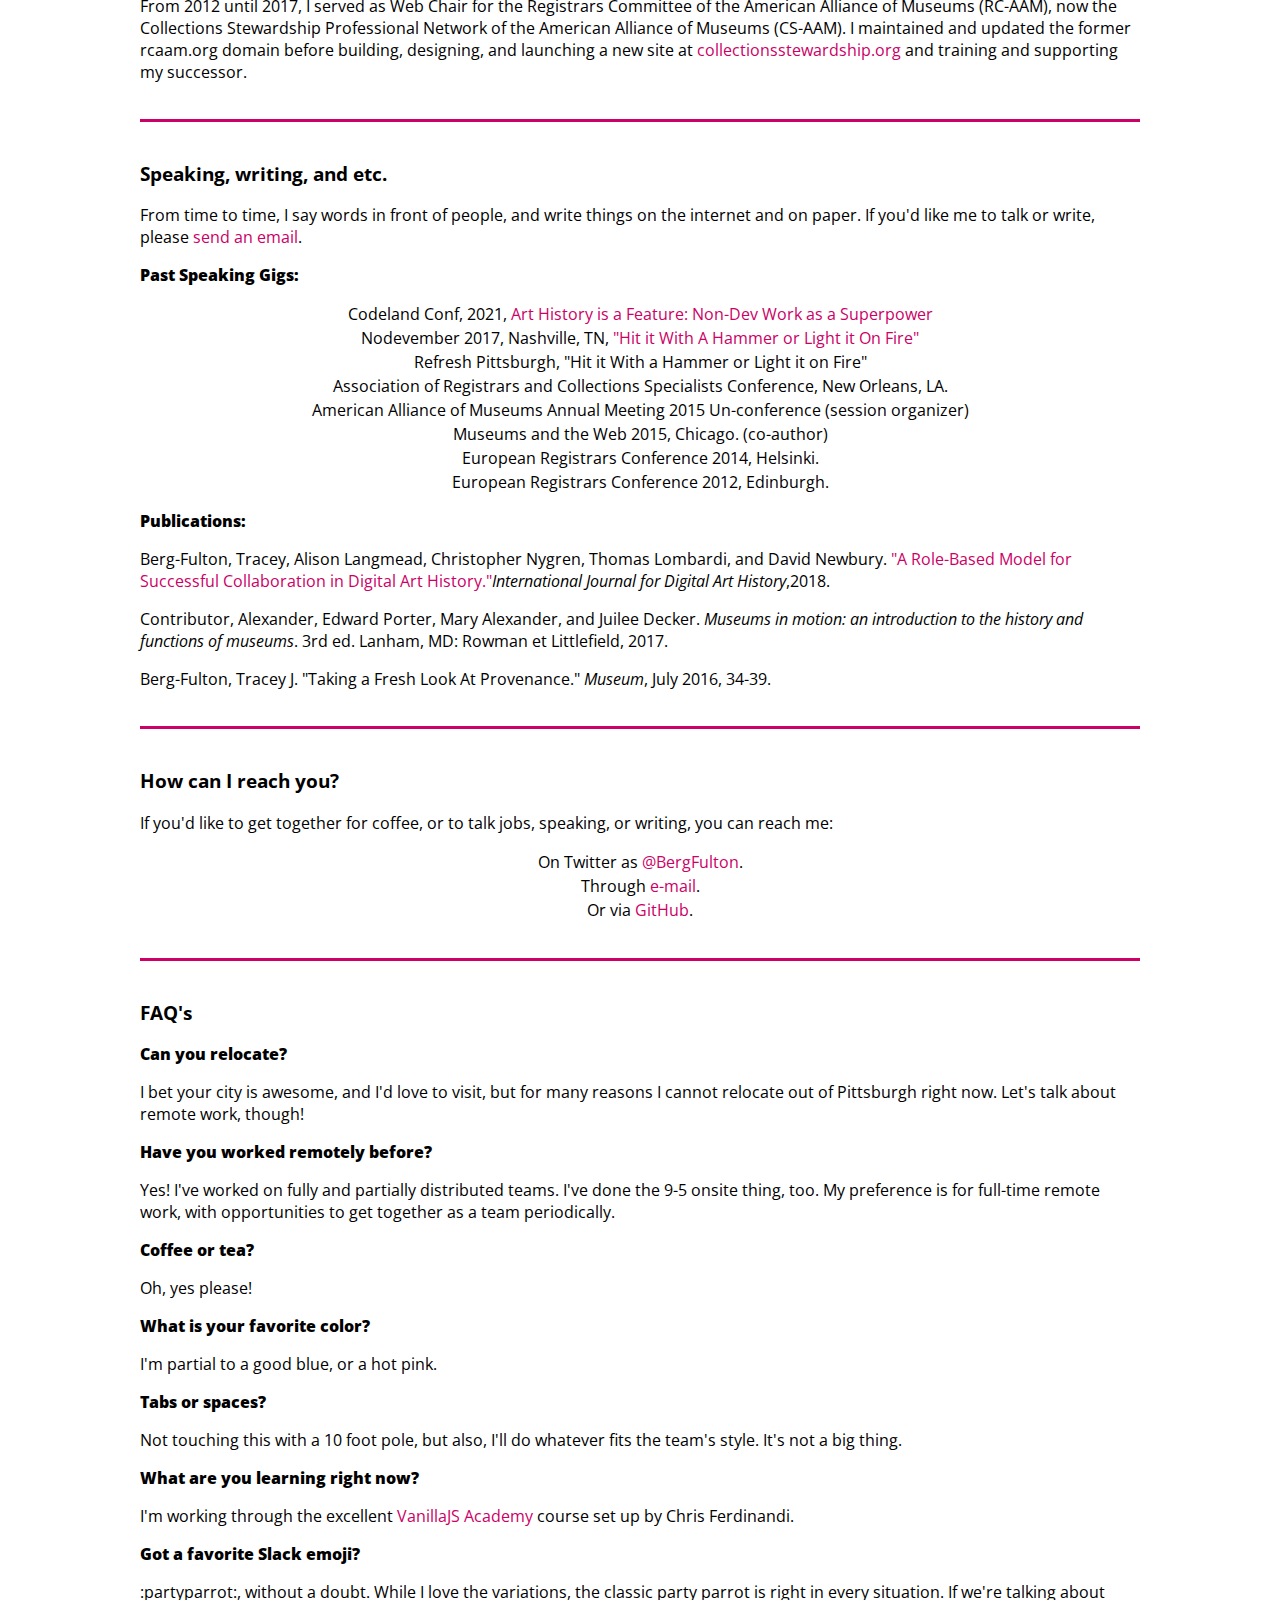
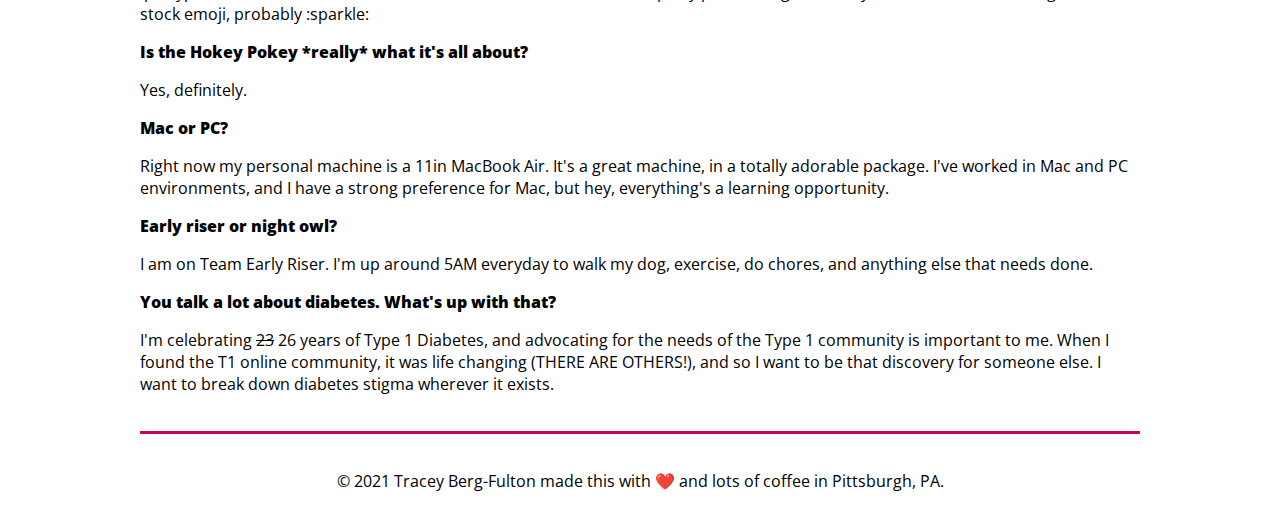
==== commit 4e9e4635: "add link to article" ====
--- a/index.html
+++ b/index.html
@@ -86,7 +86,7 @@
           <li>European Registrars Conference 2012, Edinburgh.</li>
         </ul>
         <p class="subsub">Publications:</p>
-          <p>Berg-Fulton, Tracey, Alison Langmead, Christopher Nygren, Thomas Lombardi, and David Newbury. "A Role-Based Model for Successful Collaboration in Digital Art History." <em>International Journal for Digital Art History</em>, Forthcoming 2018.</p>
+          <p>Berg-Fulton, Tracey, Alison Langmead, Christopher Nygren, Thomas Lombardi, and David Newbury. <a href="https://journals.ub.uni-heidelberg.de/index.php/dah/article/view/34297">"A Role-Based Model for Successful Collaboration in Digital Art History."</a><em>International Journal for Digital Art History</em>,2018.</p>
           <p>Contributor, Alexander, Edward Porter, Mary Alexander, and Juilee Decker. <em> Museums in motion: an introduction to the history and functions of museums</em>. 3rd ed. Lanham, MD: Rowman et Littlefield, 2017.</p>
           <p>Berg-Fulton, Tracey J. "Taking a Fresh Look At Provenance." <em>Museum</em>, July 2016, 34-39.</p>
       </div>
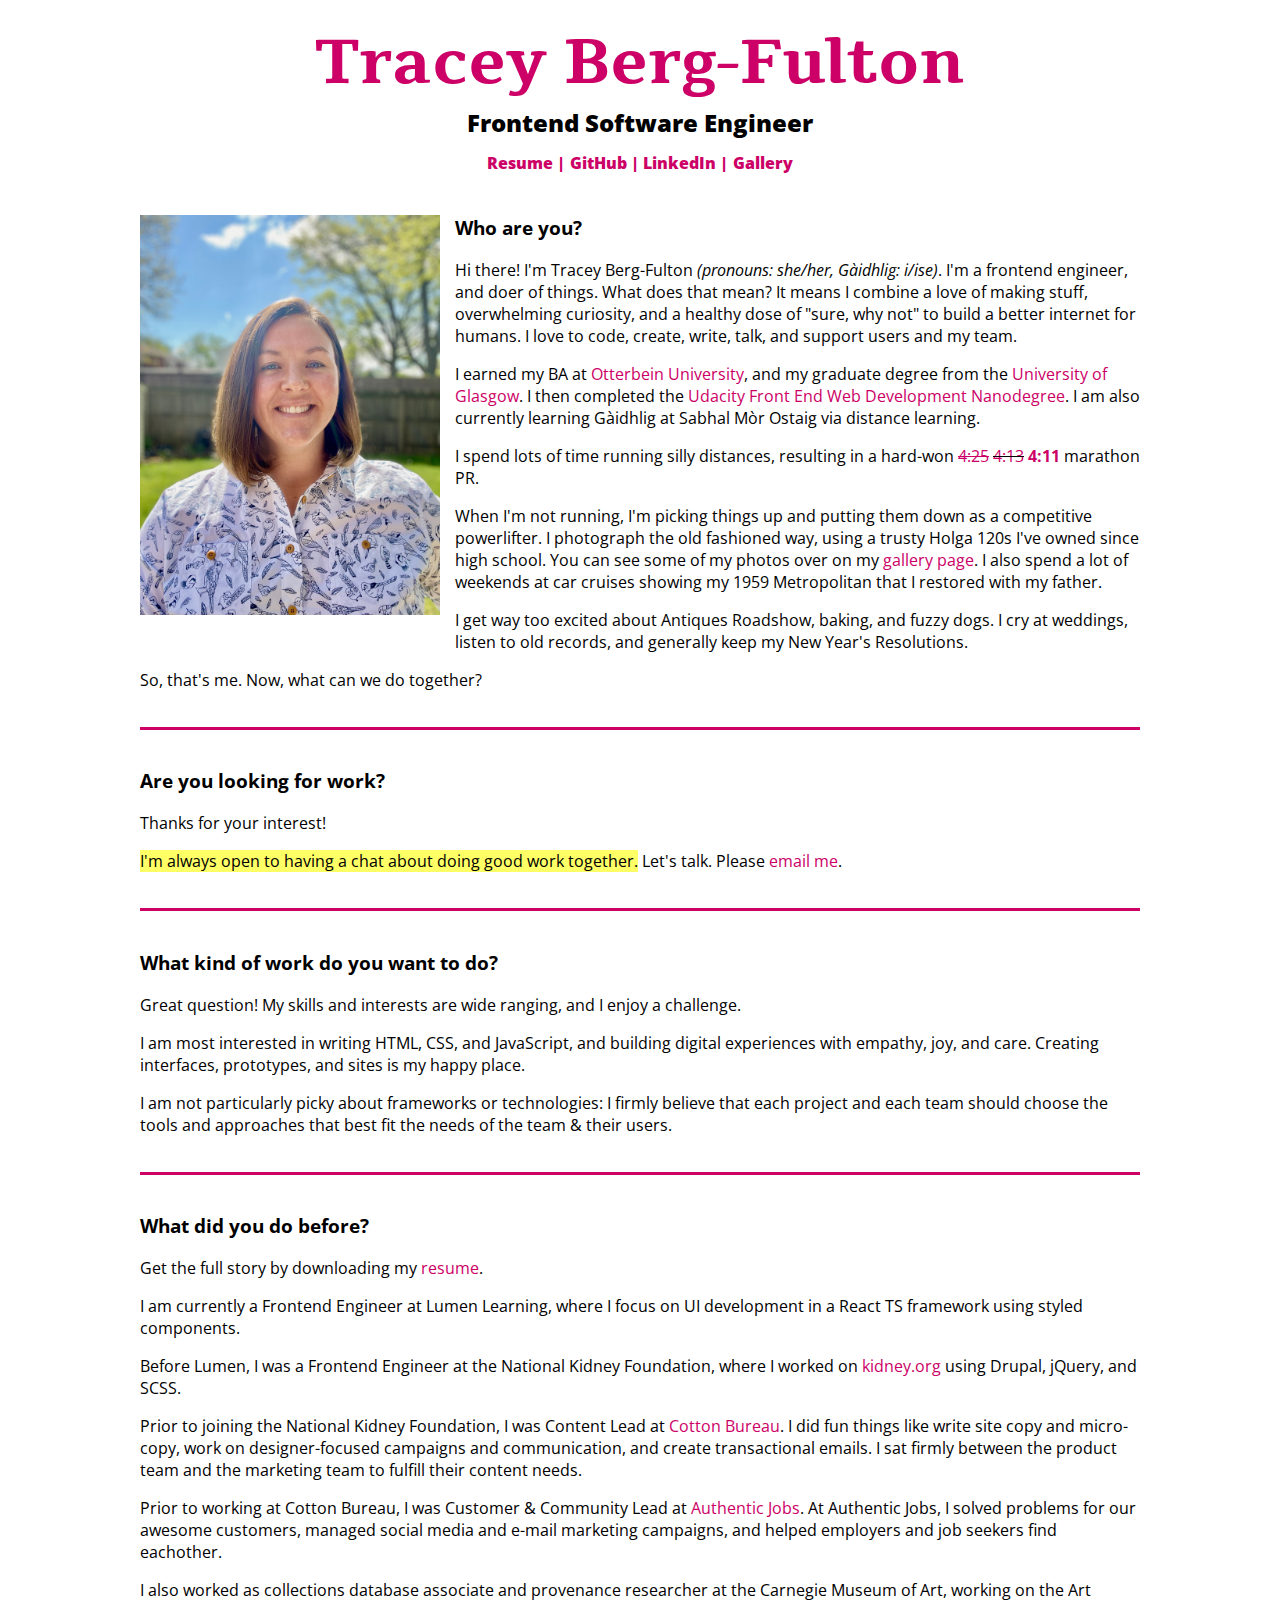
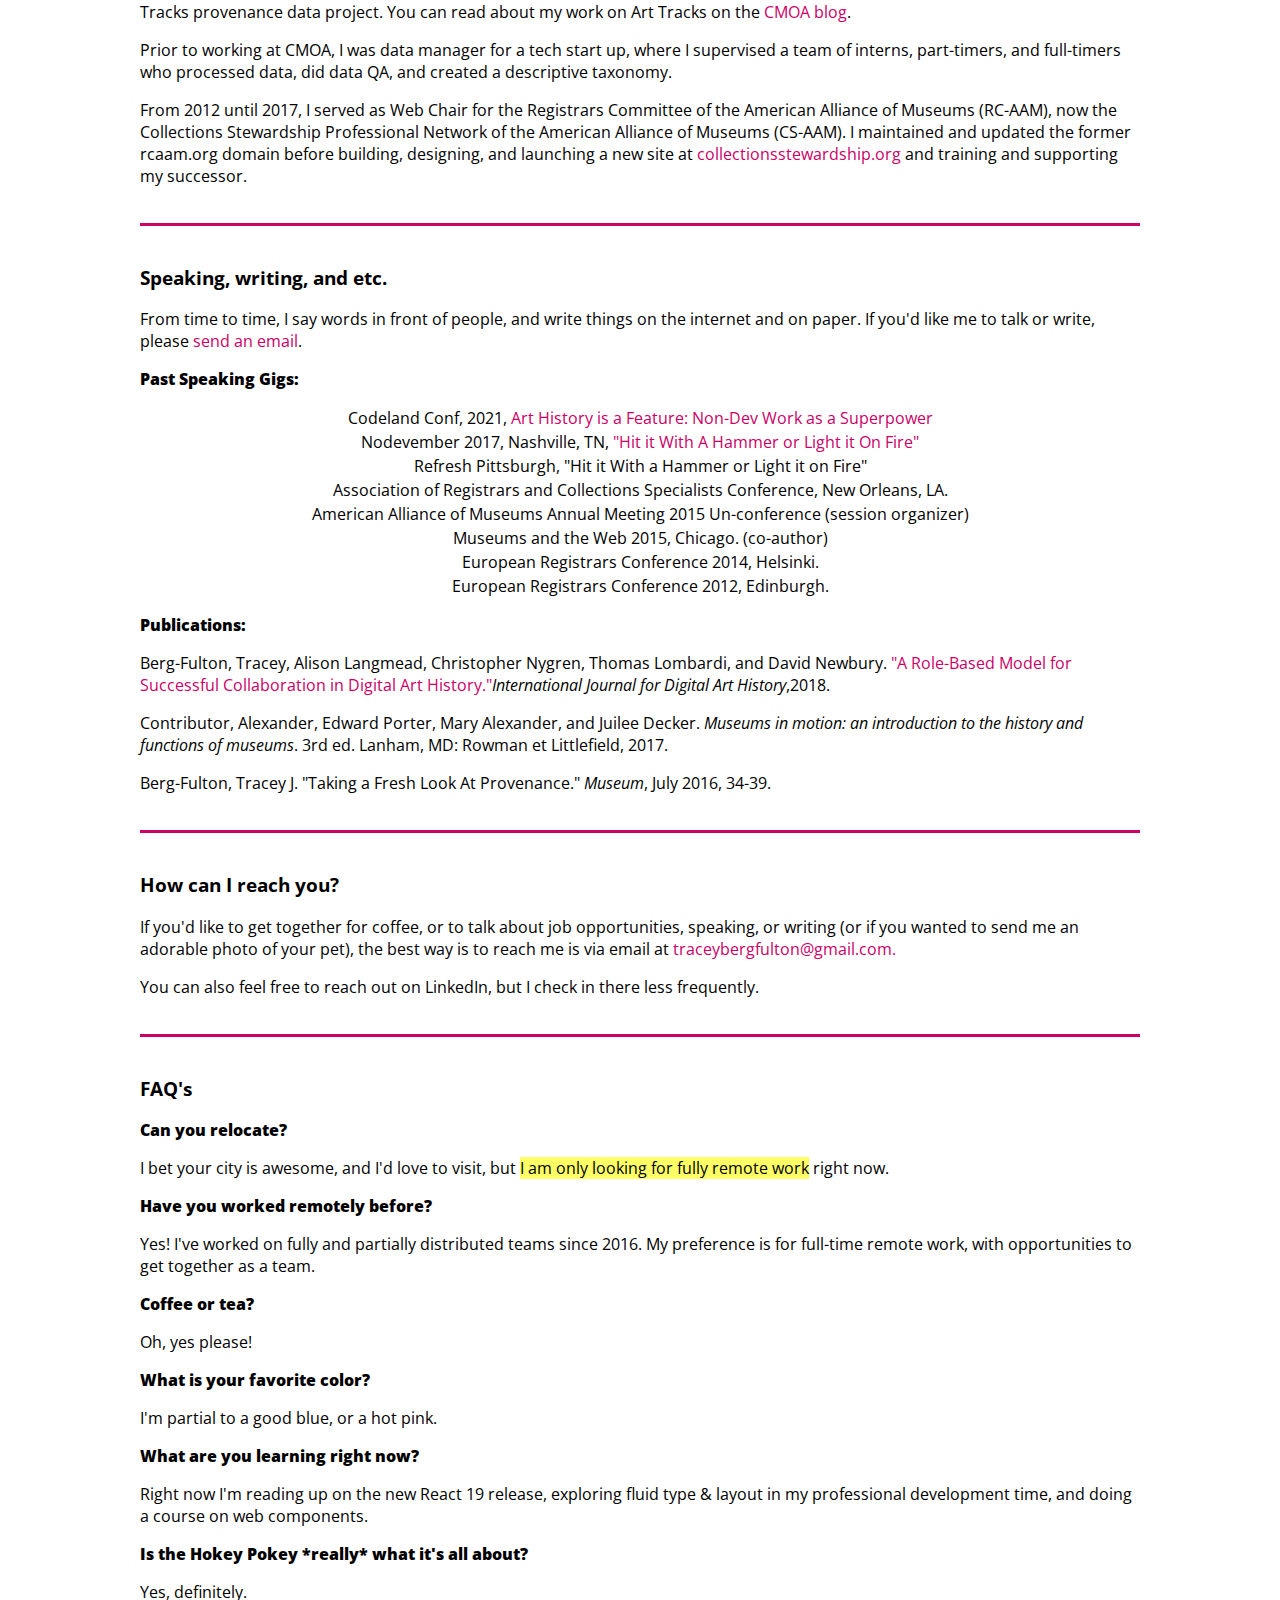
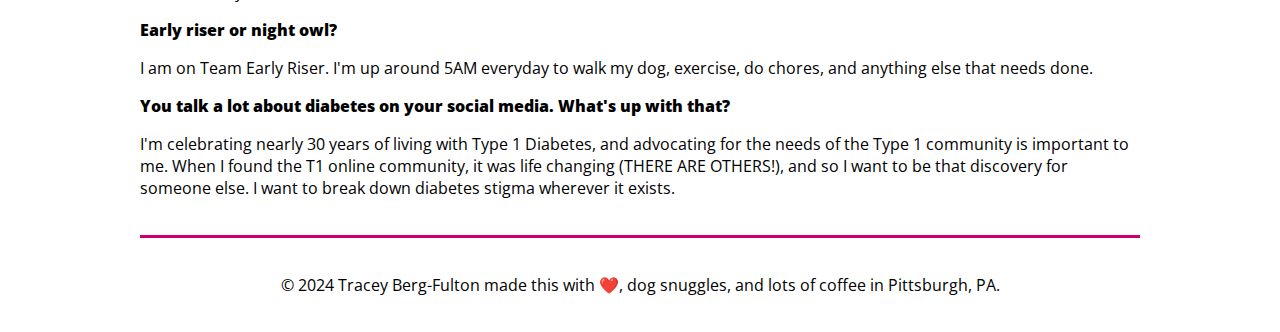
==== commit 1a8595dd: "update resume, body text, links" ====
--- a/index.html
+++ b/index.html
@@ -3,7 +3,7 @@
   <head>
     <link href="https://fonts.googleapis.com/css?family=Open+Sans:400,800" rel="stylesheet">
     <link href="https://fonts.googleapis.com/css?family=Tienne:900" rel="stylesheet">
-    <title>Tracey Berg-Fulton | Front End Developer</title>
+    <title>Tracey Berg-Fulton | Frontend Software Engineer</title>
     <link rel="stylesheet" href="css/normalize.css">
     <link rel="stylesheet" href="css/main.css">
     <meta name="viewport" content="width=device-width">
@@ -12,11 +12,10 @@
     <header class="main-header">
       <div class="container">
         <h1>Tracey Berg-Fulton</h1>
-        <h2>Front End Developer & Doer of Things</h2>
+        <h2>Frontend Software Engineer</h2>
         <nav>
           <ul>
-            <li class="headlist"><a href="pdf/TraceyBergFulton_Resume_09_20.pdf" target="PDF">Resume |</a></li>
-            <li class="headlist"><a href="http://www.twitter.com/bergfulton">Twitter |</a></li>
+            <li class="headlist"><a href="pdf/Tracey_Berg-Fulton_Resume_June_24.pdf" target="PDF">Resume |</a></li>
             <li class="headlist"><a href="http://www.github.com/bergfulton">GitHub |</a></li>
             <li class="headlist"><a href="https://www.linkedin.com/in/traceybergfulton/">LinkedIn  |</a></li>
             <li class="headlist"><a href="gallery.html">Gallery</a></li>
@@ -26,14 +25,14 @@
     </header>
     <section id="about">
       <div class="container">
-        <img class="headshot" src="img/FultonColorWeb-010.jpg" alt="Photo of Tracey Berg Fulton"/>
+        <img class="headshot" src="img/BackyardPortrait.jpeg" alt="Photo of Tracey Berg Fulton, a white woman with shoulder length brown hair. She is wearing a white shirt with blue birds printed on it and standing outside on a sunny day smiling at the camera."/>
         <div class="body_text">
           <h3 class="section_header">Who are you?</h3>
-          <p>Hi there! I'm Tracey Berg-Fulton <i>(pronouns: she/her)</i>. I'm a front-end developer, and doer of things. What does that mean? It means I combine a love of making stuff, overwhelming curiosity, and a healthy dose of "sure, why not" to build a better internet for humans. I love to code, create, write, talk, and support users and my team.</p>
-         <p>I earned my BA at <a href="http://www.otterbein.edu">Otterbein University</a>, and my graduate degree from the <a href="http://www.gla.ac.uk">University of Glasgow</a>. I then completed the <a href="https://www.udacity.com/course/front-end-web-developer-nanodegree--nd001">Udacity Front End Web Development Nanodegree</a>.</p>
+          <p>Hi there! I'm Tracey Berg-Fulton <i>(pronouns: she/her, Gàidhlig: i/ise)</i>. I'm a frontend engineer, and doer of things. What does that mean? It means I combine a love of making stuff, overwhelming curiosity, and a healthy dose of "sure, why not" to build a better internet for humans. I love to code, create, write, talk, and support users and my team.</p>
+         <p>I earned my BA at <a href="http://www.otterbein.edu">Otterbein University</a>, and my graduate degree from the <a href="http://www.gla.ac.uk">University of Glasgow</a>. I then completed the <a href="https://www.udacity.com/course/front-end-web-developer-nanodegree--nd001">Udacity Front End Web Development Nanodegree</a>. I am also currently learning Gàidhlig at Sabhal Mòr Ostaig via distance learning.</p>
 
           <p>I spend lots of time running silly distances, resulting in a hard-won <a href="http://www.mtecresults.com/runner/show?race=1167&rid=425"><s>4:25</s></a> <s><a href="http://www.mtecresults.com/runner/show?race=3457&rid=336">4:13</a></s> <strong><a href="https://www.mtecresults.com/runner/show?race=7483&rid=269">4:11</a></strong> marathon PR. </p>
-          <p>When I'm not running, I'm picking things up and putting them down as a competitive powerlifter. I photograph the old fashioned way, using a trusty Holga 120s I've owned since high school. You can see some of my photos over on my <a href="gallery.html">gallery page</a> . My other side project is restoring a 1959 Nash Metropolitan under the tutelage of my dad. Read about the Metropolitan's issues and progress <a href="https://github.com/BergFulton/metropolitan/issues">on GitHub.</a></p>
+          <p>When I'm not running, I'm picking things up and putting them down as a competitive powerlifter. I photograph the old fashioned way, using a trusty Holga 120s I've owned since high school. You can see some of my photos over on my <a href="gallery.html">gallery page</a>. I also spend a lot of weekends at car cruises showing my 1959 Metropolitan that I restored with my father.</p>
           <p>I get way too excited about Antiques Roadshow, baking, and fuzzy dogs. I cry at weddings, listen to old records, and generally keep my New Year's Resolutions.</p>
           <p>So, that's me. Now, what can we do together?</p>
         </div>
@@ -43,26 +42,23 @@
       <div class="container">
         <h3>Are you looking for work?</h3>
         <p>Thanks for your interest!</p>
-        <p><span id="hiring_affirm">I'm always open to having a chat about doing good work together.</span> Let's talk. Please <a href="mailto:traceybergfulton@gmail.com">email me</a>.</p>
+        <p><span class="hiring_affirm">I'm always open to having a chat about doing good work together.</span> Let's talk. Please <a href="mailto:traceybergfulton@gmail.com">email me</a>.</p>
       </div>
     </section>
   <section id="work_desired">
     <div class="container">
       <h3>What kind of work do you want to do?</h3>
-      <p>Great question! My skills and interests are wide ranging, so here's some possibilities, in no particular order.</p>
-      <ul>
-        <li>Front end web development</li>
-        <li>Design system development</li>
-        <li>Diabetes technology</li>
-        <li>Dragonboat steering</li>
-        <li>UX/UI for medical devices</li>
-      </ul>
+      <p>Great question! My skills and interests are wide ranging, and I enjoy a challenge.</p>
+      <p>I am most interested in writing HTML, CSS, and JavaScript, and building digital experiences with empathy, joy, and care. Creating interfaces, prototypes, and sites is my happy place.</p>
+      <p>I am not particularly picky about frameworks or technologies: I firmly believe that each project and each team should choose the tools and approaches that best fit the needs of the team & their users.</p>
     </div>
   </section>
     <section id="work">
       <div class="container">
         <h3>What did you do before?</h3>
-        <p>Get the full story by downloading my <a href="pdf/TraceyBergFulton_Resume_09_20.pdf" target="PDF">resume</a>.</p>
+        <p>Get the full story by downloading my <a href="pdf/Tracey_Berg-Fulton_Resume_June_24.pdf" target="PDF">resume</a>.</p>
+        <p>I am currently a Frontend Engineer at Lumen Learning, where I focus on UI development in a React TS framework using styled components.</p>
+        <p>Before Lumen, I was a Frontend Engineer at the National Kidney Foundation, where I worked on <a href="https://www.kidney.org" target="_blank">kidney.org</a> using Drupal, jQuery, and SCSS.</p>
         <p>Prior to joining the National Kidney Foundation, I was Content Lead at <a href="http://www.cottonbureau.com">Cotton Bureau</a>. I did fun things like write site copy and micro-copy, work on designer-focused campaigns and communication, and create transactional emails. I sat firmly between the product team and the marketing team to fulfill their content needs.</p>
         <p>Prior to working at Cotton Bureau, I was Customer & Community Lead at <a href="https://www.authenticjobs.com">Authentic Jobs</a>. At Authentic Jobs, I solved problems for our awesome customers, managed social media and e-mail marketing campaigns, and helped employers and job seekers find eachother.</p>
         <p>I also worked as collections database associate and provenance researcher at the Carnegie Museum of Art, working on the Art Tracks provenance data project. You can read about my work on Art Tracks on the <a href="http://blog.cmoa.org/category/series/art-tracks/">CMOA blog</a>.</p>
@@ -94,44 +90,34 @@
     <section id="contact">
       <div class="container">
         <h3>How can I reach you?</h3>
-        <p>If you'd like to get together for coffee, or to talk jobs, speaking, or writing, you can reach me:</p>
-        <ul class="unstyled_list">
-          <li>On Twitter as <a href="http://www.twitter.com/bergfulton">@BergFulton</a>.</li>
-          <li>Through <a href="mailto:traceybergfulton@gmail.com">e-mail</a>.</li>
-          <li>Or via <a href="http://www.github.com/bergfulton">GitHub</a>.</li>
-        </ul>
+        <p>If you'd like to get together for coffee, or to talk about job opportunities, speaking, or writing (or if you wanted to send me an adorable photo of your pet), the best way is to reach me is via email at <a href="mailto:traceybergfulton@gmail.com">traceybergfulton@gmail.com.</a></p>
+        <p>You can also feel free to reach out on LinkedIn, but I check in there less frequently.</p>
       </div>
     </section>
     <sec>
       <div class="container">
         <h3>FAQ's</h3>
         <p class="subsub">Can you relocate?</p>
-        <p>I bet your city is awesome, and I'd love to visit, but for many reasons I cannot relocate out of Pittsburgh right now. Let's talk about remote work, though!</p>
+        <p>I bet your city is awesome, and I'd love to visit, but <span class="hiring_affirm">I am only looking for fully remote work</span> right now.
         <p class="subsub">Have you worked remotely before?</p>
-        <p>Yes! I've worked on fully and partially distributed teams. I've done the 9-5 onsite thing, too. My preference is for full-time remote work, with opportunities to get together as a team periodically.</p>
+        <p>Yes! I've worked on fully and partially distributed teams since 2016. My preference is for full-time remote work, with opportunities to get together as a team.</p>
         <p class="subsub">Coffee or tea?</p>
         <p>Oh, yes please!</p>
         <p class="subsub">What is your favorite color?</p>
         <p>I'm partial to a good blue, or a hot pink.</p>
-        <p class="subsub">Tabs or spaces?</p>
-        <p>Not touching this with a 10 foot pole, but also, I'll do whatever fits the team's style. It's not a big thing.</p>
         <p class="subsub">What are you learning right now?</p>
-        <p>I'm working through the excellent <a href="https://courses.gomakethings.com/academy/2020-10/">VanillaJS Academy</a> course set up by Chris Ferdinandi.</p>
-        <p class="subsub">Got a favorite Slack emoji?</p>
-        <p>:partyparrot:, without a doubt. While I love the variations, the classic party parrot is right in every situation. If we're talking about stock emoji, probably :sparkle:</p>
+        <p>Right now I'm reading up on the new React 19 release, exploring fluid type & layout in my professional development time, and doing a course on web components.</p>
         <p class="subsub">Is the Hokey Pokey *really* what it's all about?</p>
         <p>Yes, definitely.</p>
-        <p class="subsub">Mac or PC?</p>
-        <p>Right now my personal machine is a 11in MacBook Air. It's a great machine, in a totally adorable package. I've worked in Mac and PC environments, and I have a strong preference for Mac, but hey, everything's a learning opportunity.</p>
         <p class="subsub">Early riser or night owl?</p>
         <p>I am on Team Early Riser. I'm up around 5AM everyday to walk my dog, exercise, do chores, and anything else that needs done.</p>
-        <p class="subsub">You talk a lot about diabetes. What's up with that?</p>
-        <p>I'm celebrating <s>23</s> 26 years of Type 1 Diabetes, and advocating for the needs of the Type 1 community is important to me. When I found the T1 online community, it was life changing (THERE ARE OTHERS!), and so I want to be that discovery for someone else. I want to break down diabetes stigma wherever it exists.</p>
+        <p class="subsub">You talk a lot about diabetes on your social media. What's up with that?</p>
+        <p>I'm celebrating nearly 30 years of living with Type 1 Diabetes, and advocating for the needs of the Type 1 community is important to me. When I found the T1 online community, it was life changing (THERE ARE OTHERS!), and so I want to be that discovery for someone else. I want to break down diabetes stigma wherever it exists.</p>
       </div>
     </sec>
     <footer>
       <div class="container">
-        <p id="copy">&copy; 2021 Tracey Berg-Fulton made this with ❤️ and lots of coffee in Pittsburgh, PA.</p>
+        <p id="copy">&copy; 2024 Tracey Berg-Fulton made this with ❤️, dog snuggles, and lots of coffee in Pittsburgh, PA.</p>
       </div>
     </footer>
   </body>
--- a/css/main.css
+++ b/css/main.css
@@ -1,129 +1,127 @@
 h1 {
-	text-align: center;
-	font-family: 'Tienne', serif;
-	color: rgb(204, 0, 102);
-	font-size: 2.5em;
-	margin: auto 0;
+  text-align: center;
+  font-family: "Tienne", serif;
+  color: rgb(204, 0, 102);
+  font-size: 2.5em;
+  margin: auto 0;
 }
 
 h2 {
-	text-align: center;
-	font-family: 'Open Sans', sans-serif;
-	font-weight: 800;
-	font-size: 1.5em;
-	margin: auto 0;
-
+  text-align: center;
+  font-family: "Open Sans", sans-serif;
+  font-weight: 800;
+  font-size: 1.5em;
+  margin: auto 0;
 }
 
 h3 {
-	font-family: 'Open Sans', sans-serif;
-	text-align: left;
-	font-weight: bold;
+  font-family: "Open Sans", sans-serif;
+  text-align: left;
+  font-weight: bold;
 }
 
 p {
-	font-family: 'Open Sans', sans-serif;
-	text-align: left;
+  font-family: "Open Sans", sans-serif;
+  text-align: left;
 }
 
 li {
-	font-family: 'Open Sans', sans-serif;
-	text-align: center;
-	line-height: 1.5;
-	list-style: none;
+  font-family: "Open Sans", sans-serif;
+  text-align: center;
+  line-height: 1.5;
+  list-style: none;
 }
 
 .headlist {
-	display: inline;
-	font-weight: 800;
+  display: inline;
+  font-weight: 800;
 }
 
 a {
-	text-decoration: none;
+  text-decoration: none;
 }
 
 a:link {
-	color: rgb(204, 0, 102);
+  color: rgb(204, 0, 102);
 }
 
 a:visited {
-	color: rgba(204, 0, 102, 0.45);
+  color: rgba(204, 0, 102, 0.45);
 }
 
 a:hover {
-	color: rgba(204, 0, 102, 0.64);
+  color: rgba(204, 0, 102, 0.64);
 }
 
 .main-header {
-	text-align: center;
+  text-align: center;
 }
 
-
 .main-header h2 {
-	color: black;
-	margin-bottom: 0.5em;
+  color: black;
+  margin-bottom: 0.5em;
 }
 
 .main-header ul {
-	margin: 0;
-	padding: 0;
+  margin: 0;
+  padding: 0;
 }
 
 .container {
-	width: 80%;
-	max-width: 1000px;
-	margin: 0 auto;
-	padding-top: 20px;
-	padding-bottom: 20px;
-	border-bottom: 3px solid rgb(204, 0, 102);
+  width: 80%;
+  max-width: 1000px;
+  margin: 0 auto;
+  padding-top: 20px;
+  padding-bottom: 20px;
+  border-bottom: 3px solid rgb(204, 0, 102);
 }
 
 section.container .gallery-section {
-	border-bottom: none;
-	padding: 0px 20px;
+  border-bottom: none;
+  padding: 0px 20px;
 }
 
 .main-header .container,
 footer .container {
-	border-bottom: none;
+  border-bottom: none;
 }
 
 .headshot {
-	display: block;
-	padding: 0;
-	margin: 0 auto;
-	width: 100%;
+  display: block;
+  padding: 0;
+  margin: 0 auto;
+  width: 100%;
 }
 
 .body_text {
-	margin: 0;
-	padding: 0;
+  margin: 0;
+  padding: 0;
 }
 
 ul.unstyled_list {
-	padding-left: 0;
+  padding-left: 0;
 }
 
-#hiring_affirm {
-	font-family: 'Open Sans', sans-serif;
-	text-align: left;
-	background-color: #ffff66;
+.hiring_affirm {
+  font-family: "Open Sans", sans-serif;
+  text-align: left;
+  background-color: #ffff66;
 }
 
 #hiring_afirm_stamp {
-	font-family: 'Open Sans', sans-serif;
-	text-align: left;
-	font-size: 10px;
+  font-family: "Open Sans", sans-serif;
+  text-align: left;
+  font-size: 10px;
 }
 
 .subsub {
-	font-family: 'Open Sans', sans-serif;
-	font-weight: 800;
-	align: left;
+  font-family: "Open Sans", sans-serif;
+  font-weight: 800;
+  align: left;
 }
 
 #copy {
-	text-align: center;
+  text-align: center;
 }
 
 /*Clearfix for your floating issues*/
@@ -135,25 +133,23 @@
   clear: both;
 }
 
-
-
 /* Media Queries. Here be dragons. */
 @media (min-width: 500px) {
-	h1 {
-		font-size: 4em;
-	}
+  h1 {
+    font-size: 4em;
+  }
 }
 
 @media (min-width: 500px) {
-	.section_header {
-	margin-top: 0; }
+  .section_header {
+    margin-top: 0;
+  }
 }
 
 @media (min-width: 500px) {
-	.headshot {
-		float: left;
-		width: 30%;
-		margin: 0 1.5% 1em 0;
-	}
+  .headshot {
+    float: left;
+    width: 30%;
+    margin: 0 1.5% 1em 0;
+  }
 }
-
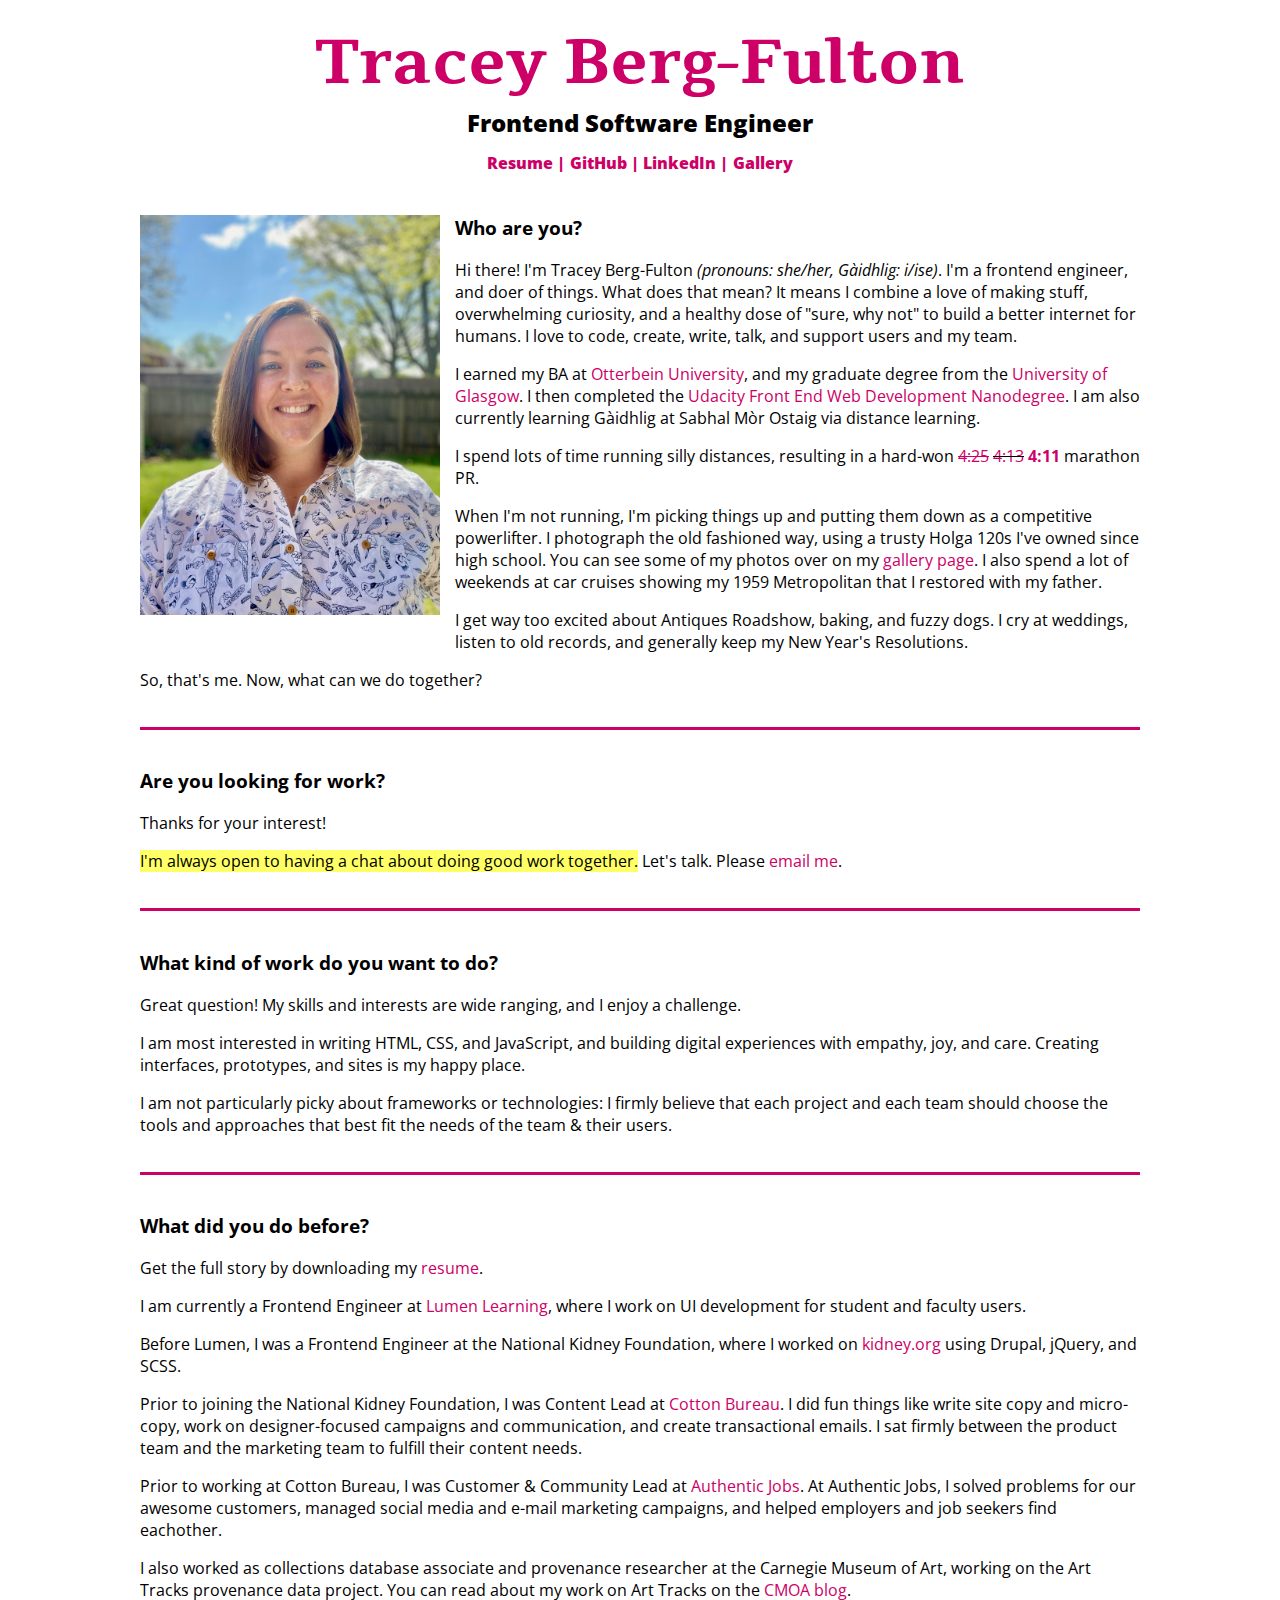
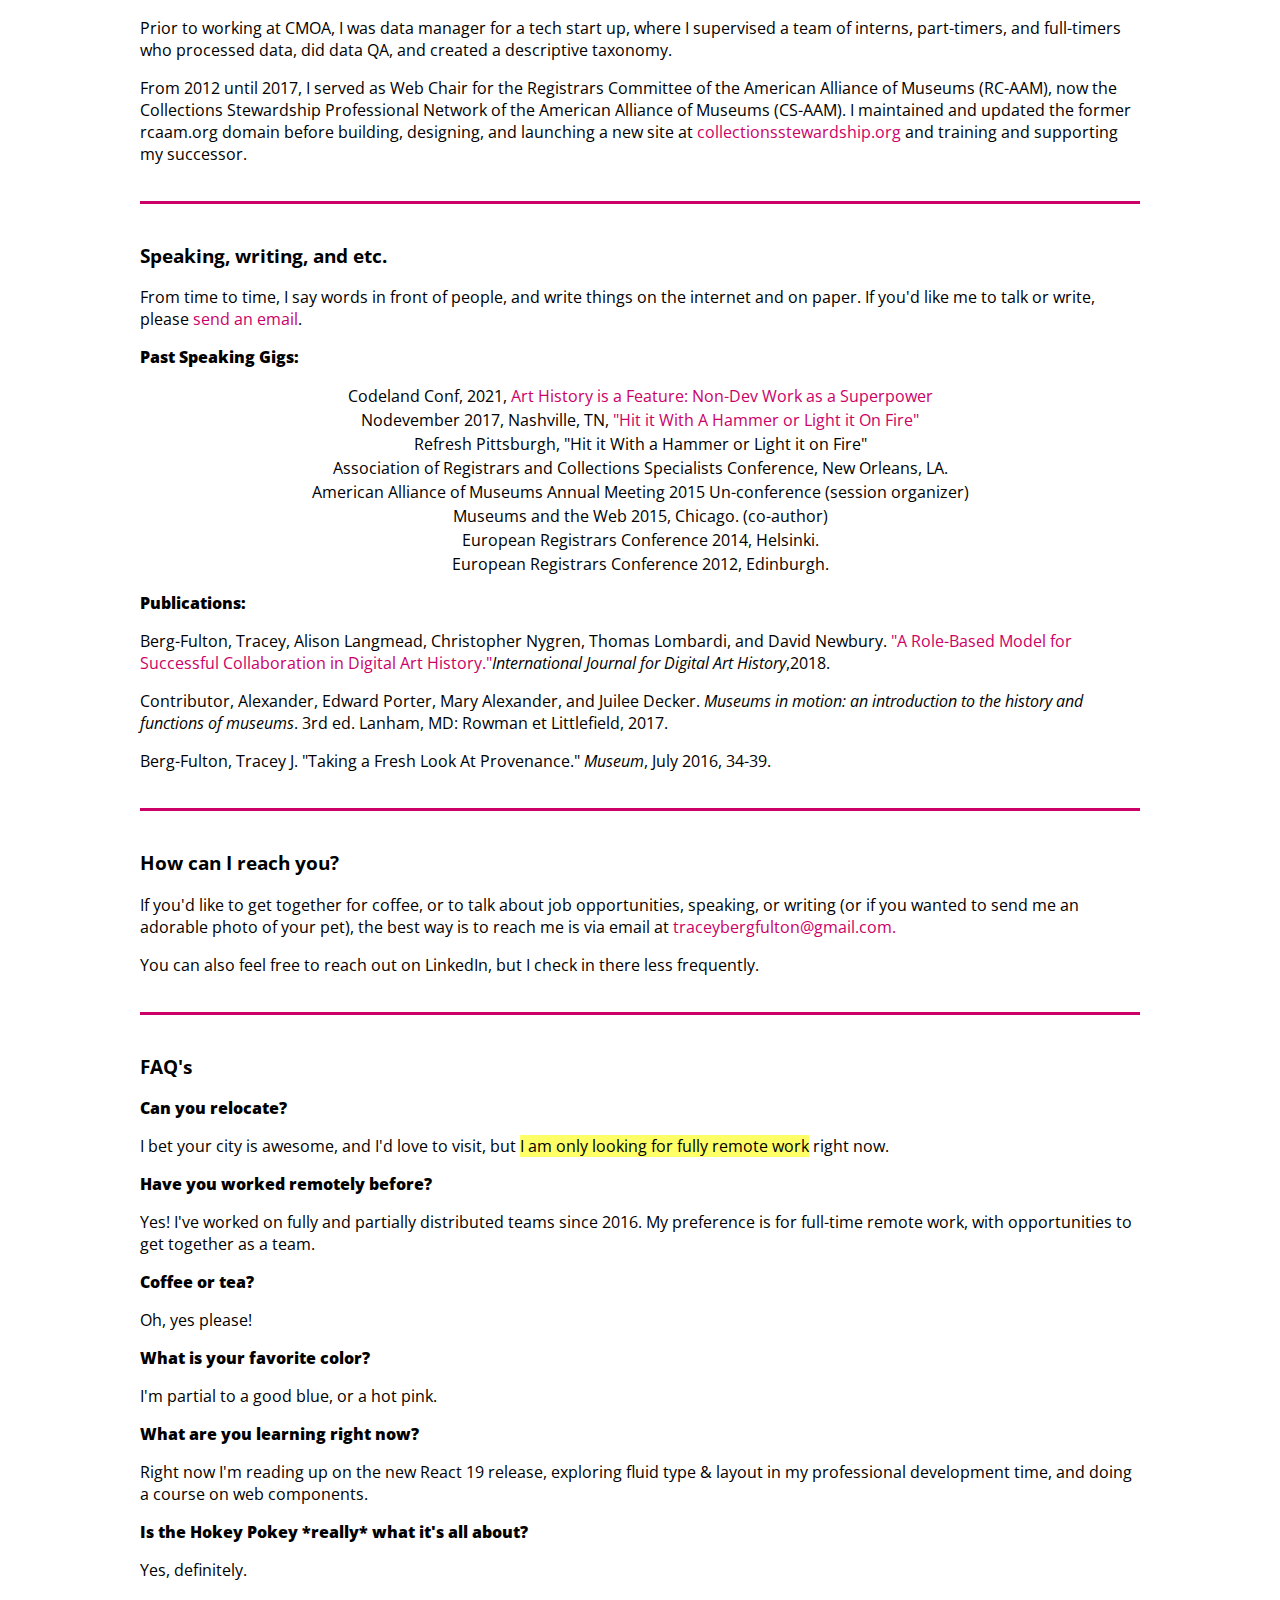
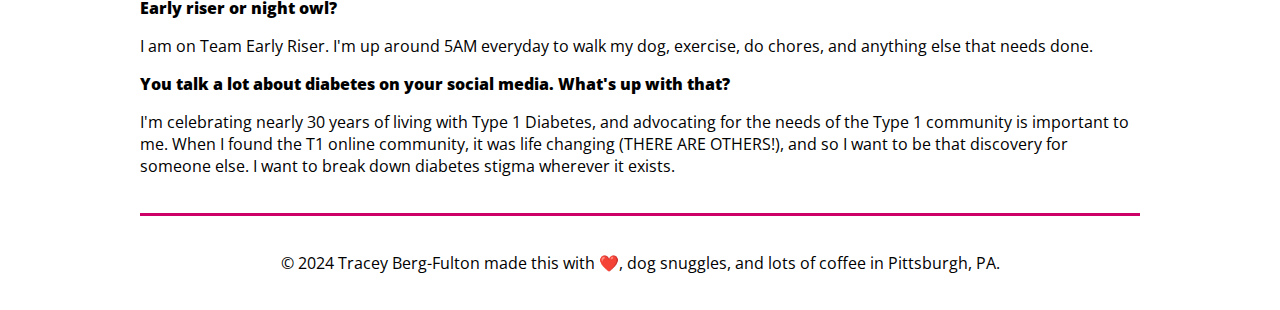
==== commit 57836692: "clean up links" ====
--- a/index.html
+++ b/index.html
@@ -57,13 +57,13 @@
       <div class="container">
         <h3>What did you do before?</h3>
         <p>Get the full story by downloading my <a href="pdf/Tracey_Berg-Fulton_Resume_June_24.pdf" target="PDF">resume</a>.</p>
-        <p>I am currently a Frontend Engineer at Lumen Learning, where I focus on UI development in a React TS framework using styled components.</p>
+        <p>I am currently a Frontend Engineer at <a href="https://lumenlearning.com/" target="_blank">Lumen Learning</a>, where I work on UI development for student and faculty users.</p>
         <p>Before Lumen, I was a Frontend Engineer at the National Kidney Foundation, where I worked on <a href="https://www.kidney.org" target="_blank">kidney.org</a> using Drupal, jQuery, and SCSS.</p>
-        <p>Prior to joining the National Kidney Foundation, I was Content Lead at <a href="http://www.cottonbureau.com">Cotton Bureau</a>. I did fun things like write site copy and micro-copy, work on designer-focused campaigns and communication, and create transactional emails. I sat firmly between the product team and the marketing team to fulfill their content needs.</p>
-        <p>Prior to working at Cotton Bureau, I was Customer & Community Lead at <a href="https://www.authenticjobs.com">Authentic Jobs</a>. At Authentic Jobs, I solved problems for our awesome customers, managed social media and e-mail marketing campaigns, and helped employers and job seekers find eachother.</p>
-        <p>I also worked as collections database associate and provenance researcher at the Carnegie Museum of Art, working on the Art Tracks provenance data project. You can read about my work on Art Tracks on the <a href="http://blog.cmoa.org/category/series/art-tracks/">CMOA blog</a>.</p>
+        <p>Prior to joining the National Kidney Foundation, I was Content Lead at <a href="http://www.cottonbureau.com" target="_blank">Cotton Bureau</a>. I did fun things like write site copy and micro-copy, work on designer-focused campaigns and communication, and create transactional emails. I sat firmly between the product team and the marketing team to fulfill their content needs.</p>
+        <p>Prior to working at Cotton Bureau, I was Customer & Community Lead at <a href="https://www.authenticjobs.com" target="_blank">Authentic Jobs</a>. At Authentic Jobs, I solved problems for our awesome customers, managed social media and e-mail marketing campaigns, and helped employers and job seekers find eachother.</p>
+        <p>I also worked as collections database associate and provenance researcher at the Carnegie Museum of Art, working on the Art Tracks provenance data project. You can read about my work on Art Tracks on the <a href="http://blog.cmoa.org/category/series/art-tracks/" target="_blank">CMOA blog</a>.</p>
         <p>Prior to working at CMOA, I was data manager for a tech start up, where I supervised a team of interns, part-timers, and full-timers who processed data, did data QA, and created a descriptive taxonomy.</p>
-        <p>From 2012 until 2017, I served as Web Chair for the Registrars Committee of the American Alliance of Museums (RC-AAM), now the Collections Stewardship Professional Network of the American Alliance of Museums (CS-AAM). I maintained and updated the former rcaam.org domain before building, designing, and launching a new site at <a href="http://www.collectionsstewardship.org">collectionsstewardship.org</a> and training and supporting my successor.</p>
+        <p>From 2012 until 2017, I served as Web Chair for the Registrars Committee of the American Alliance of Museums (RC-AAM), now the Collections Stewardship Professional Network of the American Alliance of Museums (CS-AAM). I maintained and updated the former rcaam.org domain before building, designing, and launching a new site at <a href="http://www.collectionsstewardship.org" target="_blank">collectionsstewardship.org</a> and training and supporting my successor.</p>
       </div>
     </section>
     <section id="upcoming">
